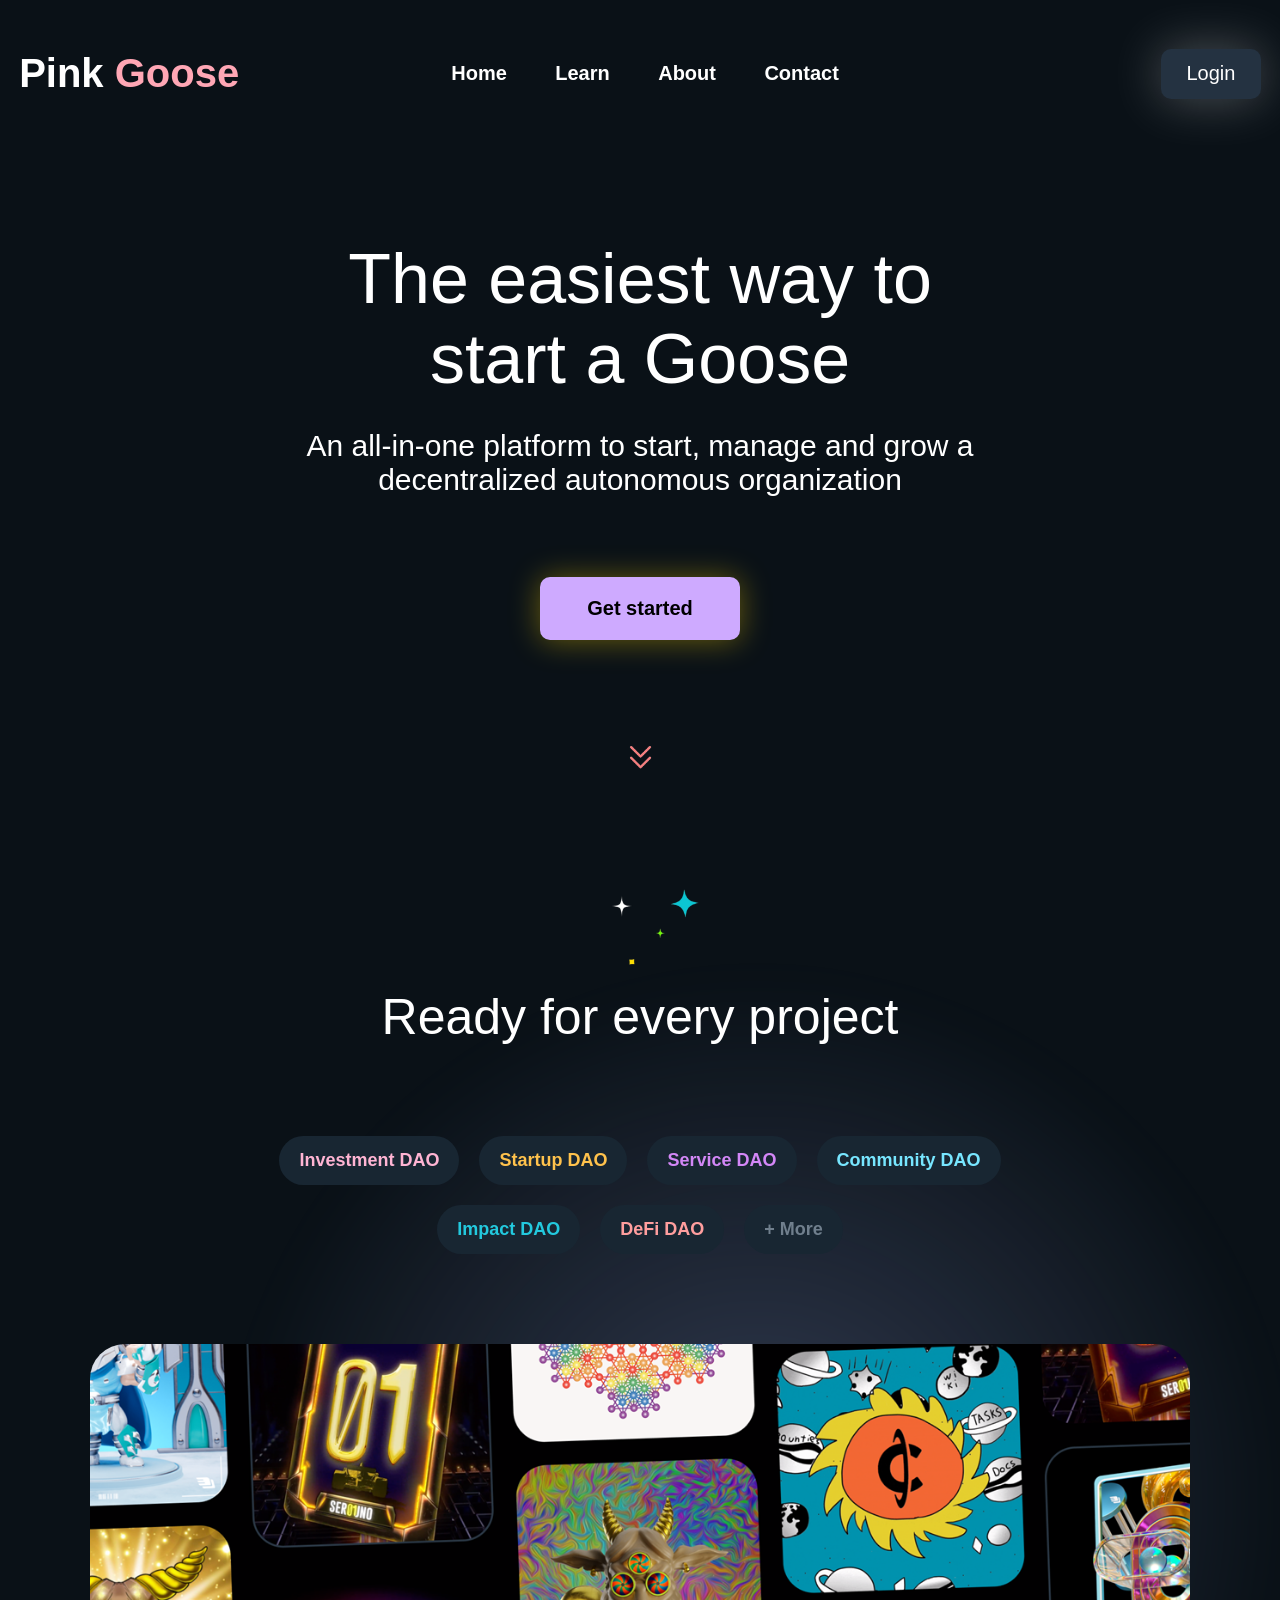
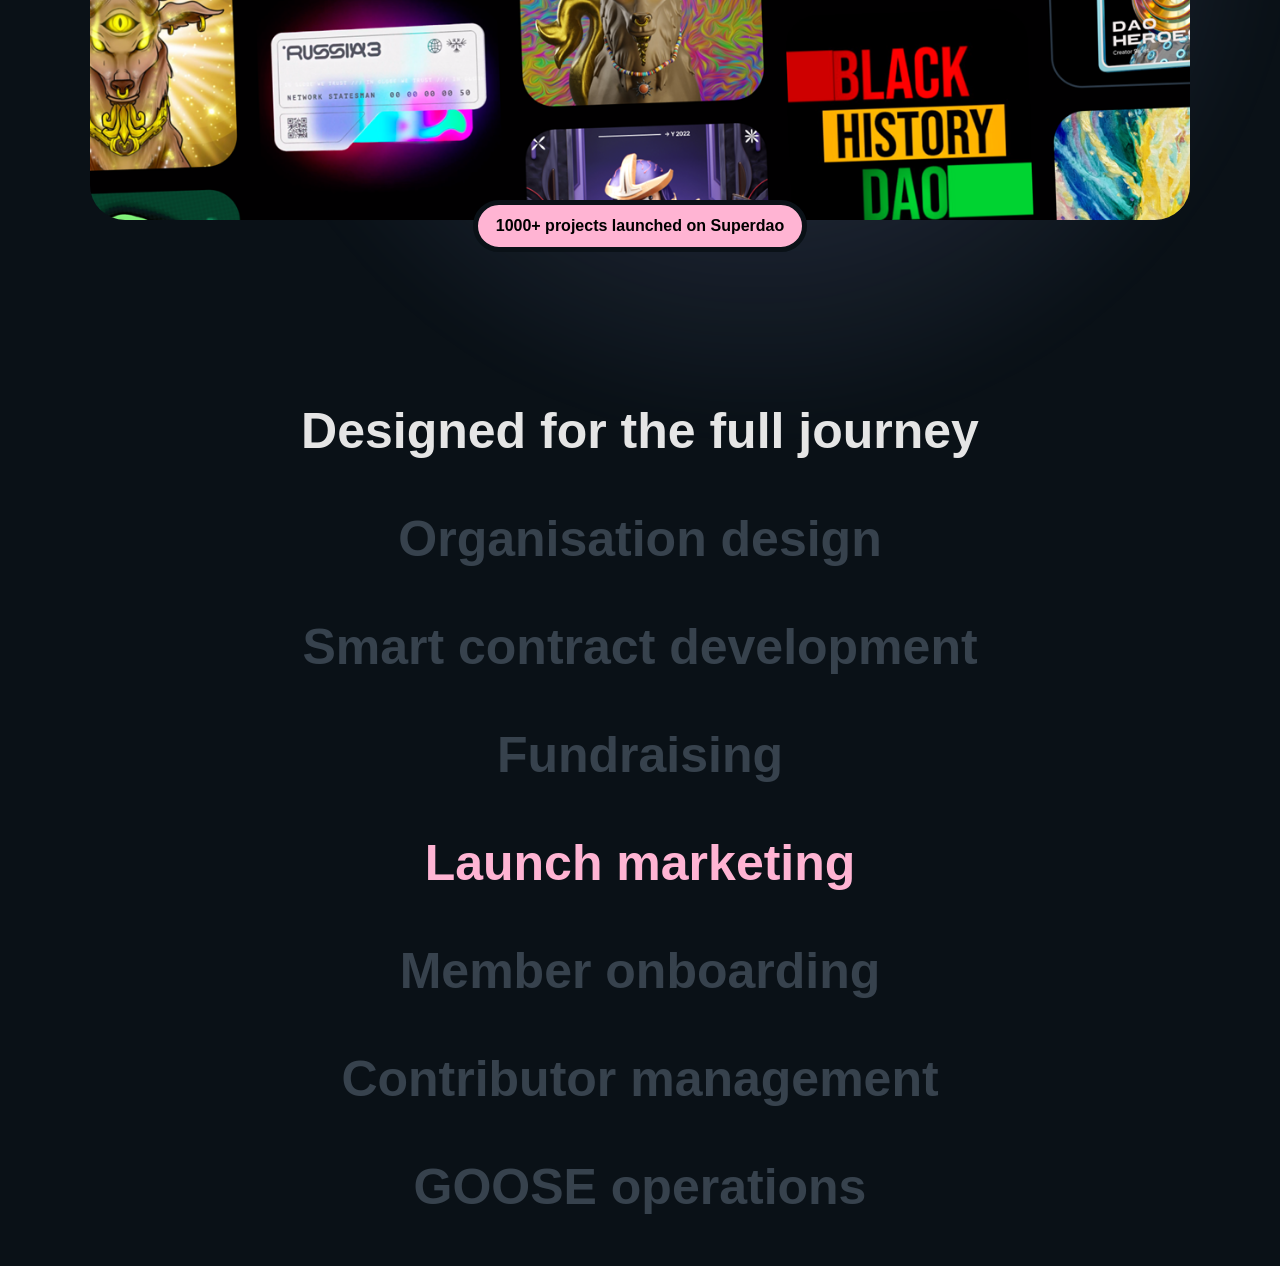
==== index.html @ b0992da8 "Add files via upload" ====
<!DOCTYPE html>
<html lang="en">
<head>
    <meta charset="UTF-8">
    <meta name="viewport" content="width=device-width, initial-scale=1.0">
    <title>PinkGoose</title>
    <link rel="stylesheet" href="style.css">
</head>
<body>
    <header>
        <nav class="nav-links">
            <h1 onclick="window.location.href='index.html'" class="h1-name"><span>Pink</span> <span class="goose-pink">Goose</span></h1>
                <div class="nav-buttons">
                    <button class="home-button" onclick="window.location.href='index.html'">Home</button>
                    <button class="learn-button" onclick="window.location.href='index.html'">Learn</button>
                    <button class="about-button" onclick="window.location.href='index.html'">About</button>
                    <button class="contact-button" onclick="window.location.href='index.html'">Contact</button>
                </div>
            <button class="login-button" onclick="window.location.href='index.html'">Login</button>
        </nav>
    </header>
    <main>
        <div class="hero">
            <h1 class="main-title-tekst">The easiest way to start a Goose</h1>
            <p class="hero-bio">An all-in-one platform to start, manage and grow a decentralized autonomous organization</p>
            <button class="get-started-button" onclick="window.location.href='index.html'">Get started</button>
        </div>
        <section>
            <section>
                <img class="arrows-img" src="double-down-arrows.png" alt="Arrows">
                <div class="stars-png">
                    <img class="stars-img" src="stars.png" alt="Stars">
                </div>
            </section>
            <section>
                <h1 class="h1-section1-text">Ready for every project</h1 >
                    <div class="labels">
                        <label class="label-invest">Investment DAO</label>
                        <label class="label-startup">Startup DAO</label>
                        <label class="label-service">Service DAO</label>
                        <label class="label-community">Community DAO</label>
                        <label class="label-impact">Impact DAO</label>
                        <label class="label-deFi">DeFi DAO</label>
                        <label class="label-more">+ More</label>
                    </div>
                    <div class="projects">
                        <img class="projects-img" src="projects img.png" alt="projects">
                        <label class="projects-superdoa">1000+ projects launched on Superdao</label>
                    </div>
                        <div class="backlight"></div>
                    <div class="the-journey">
                        <h1 class="designed-sentence">Designed for the full journey</h1>
                        <h1 class="organization-sentence">Organisation design</h1>
                        <h1 class="smart-sentence">Smart contract development</h1>
                        <h1 class="fundraising-sentence">Fundraising</h1>
                        <h1 class="launch-sentence">Launch marketing</h1>
                        <h1 class="member-sentence">Member onboarding</h1>
                        <h1 class="contributor-sentence">Contributor management</h1>
                        <h1 class="goose-sentence">GOOSE operations</h1>
                    </div>
            </section>
        </section>
    </main>
    <footer>

    </footer>
</body>
</html>
---- style.css ----
body {
    overflow-x: hidden;
    opacity: 0;
    background-color: #0A1117;
    animation: fadeIn 2s forwards;
}
@keyframes fadeIn {
    to {
        opacity: 1;
    }
}

.h1-name {
    color: white;
    margin-right: 200px;
    font-size: 40px;
}

.h1-name:hover {
    cursor: pointer;
}

.nav-links {
    display: flex;
    align-items: center;
    justify-content: center;
    background-color: #0A1117;
    padding: 10px;
    font-family: arial, helvetica, sans-serif;
}

.nav-buttons {
    margin-right: 200px;

}
.home-button {
    border: none;
    background-color: transparent;
    color: white;
    padding: 12px;
    font-weight: bold;
    border-radius: 10px;
    transition: transform 0.25s ease, background-color 0.25s ease, border-radius 0.25s ease;
    margin-right: 10px;
    font-size: 20px;
}

.home-button:hover {
    background-color: #3f4a55;
    color: white;
    cursor: pointer;
    border-radius: 10px;
    transform: scale(1.1);
}

.learn-button {
    border: none;
    background-color: transparent;
    color: white;
    padding: 12px;
    font-weight: bold;
    border-radius: 10px;
    transition: transform 0.2s ease, background-color 0.2s ease, border-radius 0.2s ease;
    margin-left: 10px;
    margin-right: 10px;
    font-size: 20px;
}

.learn-button:hover {
    background-color: #3f4a55;
    color: white;
    cursor: pointer;
    border-radius: 10px;
    transform: scale(1.1);
}

.about-button {
    border: none;
    background-color: transparent;
    color: white;
    padding: 12px;
    font-weight: bold;
    border-radius: 10px;
    transition: transform 0.2s ease, background-color 0.2s ease, border-radius 0.2s ease;
    margin-left: 10px;
    margin-right: 10px;
    font-size: 20px;
}

.about-button:hover {
    background-color: #3f4a55;
    color: white;
    cursor: pointer;
    border-radius: 10px;
    transform: scale(1.1);
}

.contact-button {
    border: none;
    background-color: transparent;
    color: white;
    padding: 12px;
    font-weight: bold;
    border-radius: 10px;
    transition: transform 0.2s ease, background-color 0.2s ease, border-radius 0.2s ease;
    margin-left: 10px;
    margin-right: 10px;
    font-size: 20px;
}

.contact-button:hover {
    background-color: #3f4a55;
    color: white;
    cursor: pointer;
    border-radius: 10px;
    transform: scale(1.1);
}

.login-button {
    border: none;
    background-color: #243241;
    color: white;
    padding: 8px;
    border-radius: 10px;
    width: 100px;
    height: 50px;
    margin-left: 100px;
    filter: drop-shadow(0px 0px 25px rgba(255, 255, 255, 0.284));
    transition: transform 0.25s ease, background-color 0.25s ease, border-radius 0.25s ease;
    font-size: 20px;
}

.login-button:hover {
    background-color: #3f4a55;
    color: white;
    cursor: pointer;
    border-radius: 10px;
    transform: scale(1.2);
    filter: drop-shadow(0px 0px 20px rgba(255, 255, 255, 0.525));
}

nav button:hover {
    background-color: #3f4a55;
    color: white;
    cursor: pointer;
    border-radius: 10px;
}

.main-title-tekst {
    display: flex;
    text-align: center;
    justify-content: center;
    font-family: Arial, Helvetica, sans-serif;
    margin-top: 100px;
    width: 600px;
    font-size: 70px;
    margin: 0 auto;
    margin-top: 100px;
    font-weight: normal;
    color: white;
}

.goose-pink {
    color:#ffa7b5
}

.hero-bio {
    display: flex;
    text-align: center;
    align-items: center;
    justify-content: center;
    color: white;
    font-size: 30px;
    width: 700px;
    margin: 0 auto;
    margin-top: 30px;
    font-family: Arial, Helvetica, sans-serif;
}

.get-started-button {
    display: flex;
    align-items: center;
    justify-content: center;
    margin: 80px auto;
    background-color: #CEAAFF;
    padding: 20px;
    border: none;
    border-radius: 10px;
    font-size: 20px;
    width: 200px;
    font-family: Arial, Helvetica, sans-serif;
    font-weight: bold;
    filter: drop-shadow(0px 1px 15px #ffd50062);
    transition: transform 0.25s ease, drop-shadow 0.25s ease, background-color 0.25s ease;
}

.get-started-button:hover {
    cursor: pointer;
    background-color: #dec7ff;
    transform: scale(1.1);
    filter: drop-shadow(0px 1px 15px #ffd50091);
    border-radius: 10px;
}

.arrows-img {
    display: flex;
    align-items: center;
    justify-content: center;
    margin: 80px auto;
    width: 75px;
    color: #F78787
}

.stars-img {
    display: flex;
    align-items: left;
    justify-content: center;
    margin: auto;
    width: 200px;
}

.h1-section1-text {
    color: white;
    font-family: Arial, Helvetica, sans-serif;
    display: flex;
    text-align: center;
    justify-content: center;
    font-weight: normal;
    margin-top: 0px;
    font-size: 50px;
}

.labels {
    display: flex;
    align-items: center;
    text-align: center;
    justify-content: center;
    margin: 80px auto;
    width: 800px;
    flex-wrap: wrap;
}

.label-invest {
    background-color:#182632;
    width: auto;
    padding-top: 14px;
    padding-bottom: 14px;
    padding-left: 20px;
    padding-right: 20px;
    border: none;
    border-radius: 100px;
    font-family: Arial, Helvetica, sans-serif;
    color: #FFB4D3;
    font-weight: bold;
    margin: 10px;
    transition: transform 0.2s ease, background-color 0.2s ease;
    font-size: 18px;
}

.label-invest:hover {
    background-color:#3f4a55;
    transform: scale(1.1);
}

.label-startup {
    background-color:#182632;
    width: auto;
    padding-top: 14px;
    padding-bottom: 14px;
    padding-left: 20px;
    padding-right: 20px;
    border: none;
    border-radius: 100px;
    font-family: Arial, Helvetica, sans-serif;
    color: #FFC24C;
    font-weight: bold;
    margin: 10px;
    transition: transform 0.2s ease, background-color 0.2s ease;
    font-size: 18px;
}

.label-startup:hover {
    background-color:#3f4a55;
    transform: scale(1.1);
}

.label-service {
    background-color:#182632;
    width: auto;
    padding-top: 14px;
    padding-bottom: 14px;
    padding-left: 20px;
    padding-right: 20px;
    border: none;
    border-radius: 100px;
    font-family: Arial, Helvetica, sans-serif;
    color: #D387F7;
    font-weight: bold;
    margin: 10px;
    transition: transform 0.2s ease, background-color 0.2s ease;
    font-size: 18px;
}

.label-service:hover {
    background-color:#3f4a55;
    transform: scale(1.1);
}

.label-community {
    background-color:#182632;
    width: auto;
    padding-top: 14px;
    padding-bottom: 14px;
    padding-left: 20px;
    padding-right: 20px;
    border: none;
    border-radius: 100px;
    font-family: Arial, Helvetica, sans-serif;
    color: #77E6FF;
    font-weight: bold;
    margin: 10px;
    transition: transform 0.2s ease, background-color 0.2s ease;
    font-size: 18px;
}

.label-community:hover {
    background-color:#3f4a55;
    transform: scale(1.1);
}

.label-impact {
    background-color:#182632;
    width: auto;
    padding-top: 14px;
    padding-bottom: 14px;
    padding-left: 20px;
    padding-right: 20px;
    border: none;
    border-radius: 100px;
    font-family: Arial, Helvetica, sans-serif;
    color: #23C9DE;
    font-weight: bold;
    margin: 10px;
    transition: transform 0.2s ease, background-color 0.2s ease;
    font-size: 18px;
}

.label-impact:hover {
    background-color:#3f4a55;
    transform: scale(1.1);
}

.label-deFi {
    background-color:#182632;
    width: auto;
    padding-top: 14px;
    padding-bottom: 14px;
    padding-left: 20px;
    padding-right: 20px;
    border: none;
    border-radius: 100px;
    font-family: Arial, Helvetica, sans-serif;
    color: #FF9E9E;
    font-weight: bold;
    margin: 10px;
    transition: transform 0.2s ease, background-color 0.2s ease;
    font-size: 18px;
}

.label-deFi:hover {
    background-color:#3f4a55;
    transform: scale(1.1);
}

.label-more {
    background-color:#182632;
    width: auto;
    padding-top: 14px;
    padding-bottom: 14px;
    padding-left: 20px;
    padding-right: 20px;
    border: none;
    border-radius: 100px;
    font-family: Arial, Helvetica, sans-serif;
    color: #707F8D;
    font-weight: bold;
    margin: 10px;
    transition: transform 0.2s ease, background-color 0.2s ease;
    font-size: 18px;
}

.label-more:hover {
    background-color:#3f4a55;
    transform: scale(1.1);
}

.projects-img {
    display: flex;
    align-items: center;
    justify-content: center;
    margin: 80px auto;
    border-radius: 35px;
    width: 1100px;
    position: relative;
    z-index: 1;
}

.projects {
    transition: transform 0.5s ease;
}

.projects:hover {
    transform: scale(1.122);
}

.projects-superdoa {
    background-color: #FFB4D3;
    border-radius: 100px;
    padding: 12px;
    font-family: Arial, Helvetica, sans-serif;
    font-weight: bold;
    border: 5px solid #0A1117;
    display: flex;
    align-items: center;
    justify-content: center;
    margin: auto;
    width: 300px;
    position: relative;
    z-index: 2;
    margin-top: -100px;
    transition: background-color 0.2s ease;
}

.projects-superdoa:hover {
    background-color: #fed2e4;
}

.backlight {
    position: relative;
    display: flex;
    align-items: center;
    justify-content: center;
    margin: auto;
    width: 1500px;
    height: 1500px;
    margin-top: -1100px;
    background: radial-gradient(
        circle,
        rgba(170, 184, 255, 0.25) 0%,
        rgba(170, 170, 255, 0) 50%
    );
    filter: blur(20px);
    pointer-events: none;
    z-index: -1;
}

.the-journey {
    margin-top: -300px;
}

.designed-sentence {
    display: flex;
    align-items: center;
    justify-content: center;
    margin: auto;
    margin: 50px;
    font-size: 50px;
    font-family: Arial, Helvetica, sans-serif;
    color: #E5E5E5;
}

.organization-sentence {
    display: flex;
    align-items: center;
    justify-content: center;
    margin: auto;
    margin: 50px;
    font-size: 50px;
    font-family: Arial, Helvetica, sans-serif;
    color: #37424D;
    transition: color 0.1s ease;
}

.organization-sentence:hover {
    color: #ffffff;
}

.smart-sentence {
    display: flex;
    align-items: center;
    justify-content: center;
    margin: auto;
    margin: 50px;
    font-size: 50px;
    font-family: Arial, Helvetica, sans-serif;
    color: #37424D;
    transition: color 0.1s ease;
}

.smart-sentence:hover {
    color: #ffffff;
}

.fundraising-sentence {
    display: flex;
    align-items: center;
    justify-content: center;
    margin: auto;
    margin: 50px;
    font-size: 50px;
    font-family: Arial, Helvetica, sans-serif;
    color: #37424D;
    transition: color 0.1s ease;
}

.fundraising-sentence:hover {
    color: #ffffff;
}

.launch-sentence {
    display: flex;
    align-items: center;
    justify-content: center;
    margin: auto;
    margin: 50px;
    font-size: 50px;
    font-family: Arial, Helvetica, sans-serif;
    color: #FFB4D3;
}

.member-sentence {
    display: flex;
    align-items: center;
    justify-content: center;
    margin: auto;
    margin: 50px;
    font-size: 50px;
    font-family: Arial, Helvetica, sans-serif;
    color: #37424D;
    transition: color 0.1s ease;
}

.member-sentence:hover {
    color: #ffffff;
}

.contributor-sentence {
    display: flex;
    align-items: center;
    justify-content: center;
    margin: auto;
    margin: 50px;
    font-size: 50px;
    font-family: Arial, Helvetica, sans-serif;
    color: #37424D;
    transition: color 0.1s ease;
}

.contributor-sentence:hover {
    color: #ffffff;
}

.goose-sentence {
    display: flex;
    align-items: center;
    justify-content: center;
    margin: auto;
    margin: 50px;
    font-size: 50px;
    font-family: Arial, Helvetica, sans-serif;
    color: #37424D; 
    transition: color 0.1s ease;
}

.goose-sentence:hover {
    color: #ffffff;
}
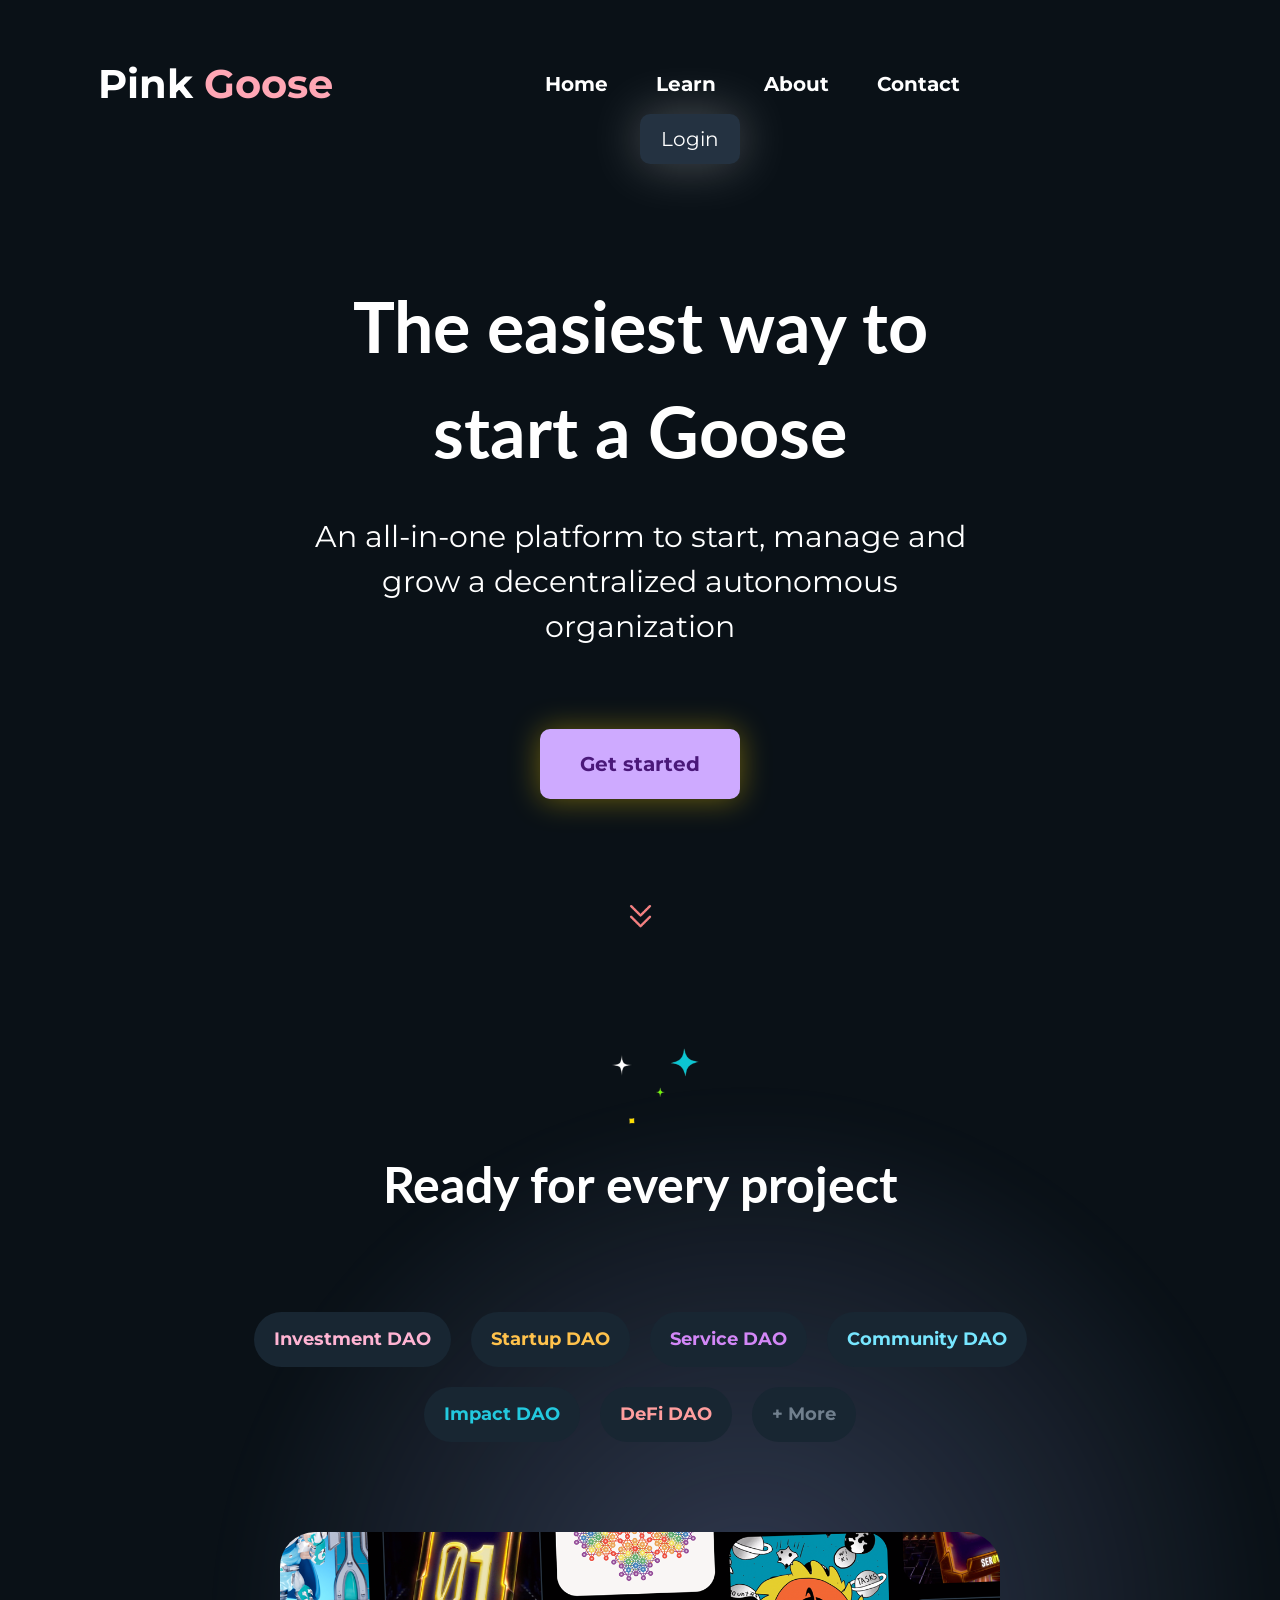
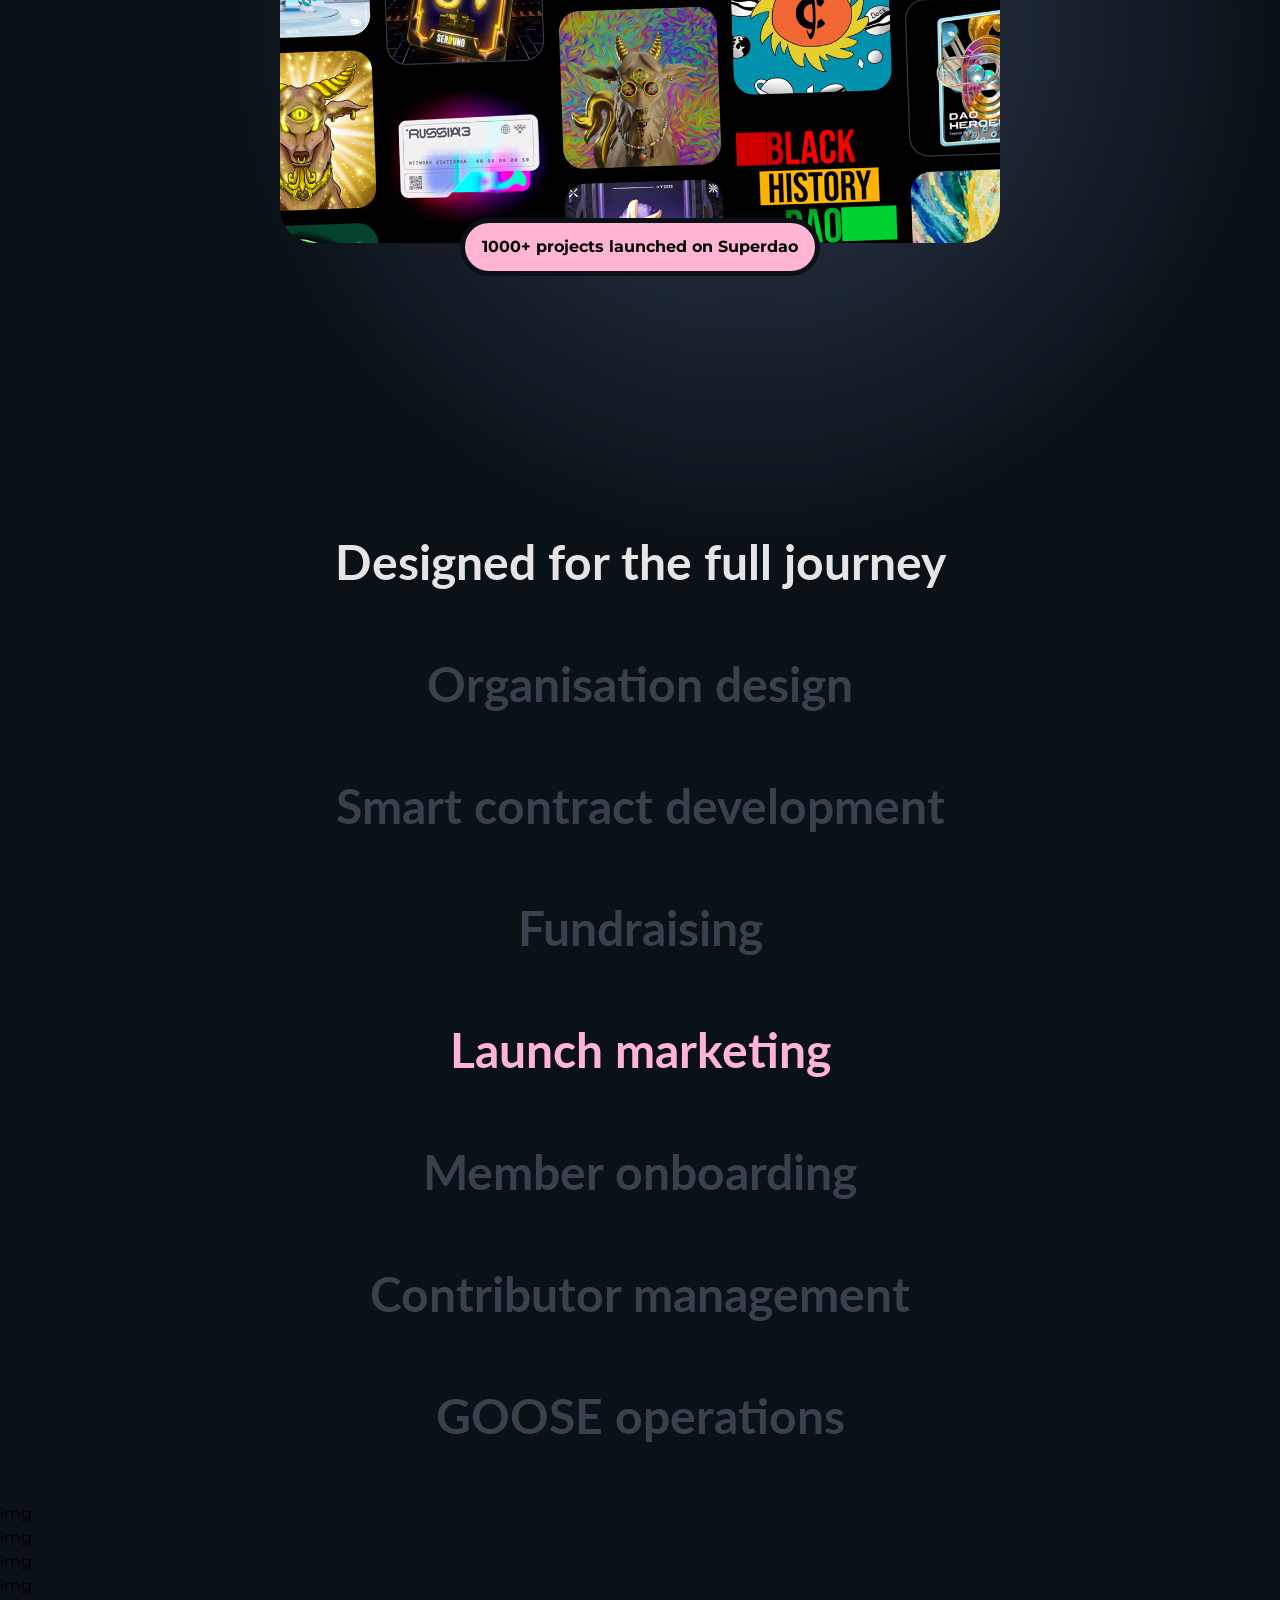
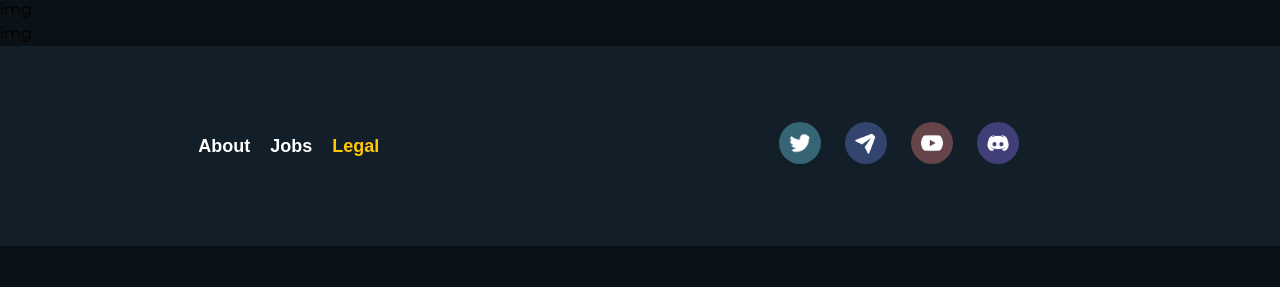
==== commit 54b63ec8: "Add files via upload" ====
--- a/index.html
+++ b/index.html
@@ -5,64 +5,90 @@
     <meta name="viewport" content="width=device-width, initial-scale=1.0">
     <title>PinkGoose</title>
     <link rel="stylesheet" href="style.css">
+    <link rel="shortcut icon" href="assets/favicon.ico" type="image/x-icon">
+    <link rel="preconnect" href="https://fonts.googleapis.com">
+    <link rel="preconnect" href="https://fonts.gstatic.com" crossorigin>
+    <link href="https://fonts.googleapis.com/css2?family=Lato:ital,wght@0,100;0,300;0,400;0,700;0,900;1,100;1,300;1,400;1,700;1,900&family=Montserrat:ital,wght@0,100..900;1,100..900&display=swap" rel="stylesheet">
 </head>
 <body>
-    <header>
-        <nav class="nav-links">
-            <h1 onclick="window.location.href='index.html'" class="h1-name"><span>Pink</span> <span class="goose-pink">Goose</span></h1>
-                <div class="nav-buttons">
-                    <button class="home-button" onclick="window.location.href='index.html'">Home</button>
-                    <button class="learn-button" onclick="window.location.href='index.html'">Learn</button>
-                    <button class="about-button" onclick="window.location.href='index.html'">About</button>
-                    <button class="contact-button" onclick="window.location.href='index.html'">Contact</button>
-                </div>
-            <button class="login-button" onclick="window.location.href='index.html'">Login</button>
-        </nav>
-    </header>
-    <main>
-        <div class="hero">
-            <h1 class="main-title-tekst">The easiest way to start a Goose</h1>
-            <p class="hero-bio">An all-in-one platform to start, manage and grow a decentralized autonomous organization</p>
-            <button class="get-started-button" onclick="window.location.href='index.html'">Get started</button>
-        </div>
-        <section>
+    <container id="top" class=" page-margins">
+        <header>
+            <nav class="nav-links">
+                <a href="index.html" class="h1-name">Pink <span class="goose-pink">Goose</span></a>
+                    <div class="nav-buttons">
+                        <a class="home-button" href="">Home</a>
+                        <a class="learn-button" href="">Learn</a>
+                        <a class="about-button" href="">About</a>
+                        <a class="contact-button" href="">Contact</a>
+                    </div>
+                <a class="login-button" href="">Login</a>
+            </nav>
+        </header>
+        <main>
+            <div class="hero">
+                <h1 class="main-title-tekst">The easiest way to start a Goose</h1>
+                <p class="hero-bio">An all-in-one platform to start, manage and grow a decentralized autonomous organization</p>
+                <a class="get-started-button" href="">Get started</a>
+            </div>
             <section>
-                <img class="arrows-img" src="double-down-arrows.png" alt="Arrows">
-                <div class="stars-png">
-                    <img class="stars-img" src="stars.png" alt="Stars">
+                <img class="arrows-img" src="assets/double-down-arrows.png">
+                <img class="stars-img" src="assets/stars.png">
+            </section>
+            <section id="about">
+                <h1 class="h1-section1-text">Ready for every project</h1 >
+                <div class="labels">
+                    <label class="label-invest">Investment DAO</label>
+                    <label class="label-startup">Startup DAO</label>
+                    <label class="label-service">Service DAO</label>
+                    <label class="label-community">Community DAO</label>
+                    <label class="label-impact">Impact DAO</label>
+                    <label class="label-deFi">DeFi DAO</label>
+                    <label class="label-more">+ More</label>
                 </div>
             </section>
             <section>
-                <h1 class="h1-section1-text">Ready for every project</h1 >
-                    <div class="labels">
-                        <label class="label-invest">Investment DAO</label>
-                        <label class="label-startup">Startup DAO</label>
-                        <label class="label-service">Service DAO</label>
-                        <label class="label-community">Community DAO</label>
-                        <label class="label-impact">Impact DAO</label>
-                        <label class="label-deFi">DeFi DAO</label>
-                        <label class="label-more">+ More</label>
-                    </div>
-                    <div class="projects">
-                        <img class="projects-img" src="projects img.png" alt="projects">
-                        <label class="projects-superdoa">1000+ projects launched on Superdao</label>
-                    </div>
-                        <div class="backlight"></div>
-                    <div class="the-journey">
-                        <h1 class="designed-sentence">Designed for the full journey</h1>
-                        <h1 class="organization-sentence">Organisation design</h1>
-                        <h1 class="smart-sentence">Smart contract development</h1>
-                        <h1 class="fundraising-sentence">Fundraising</h1>
-                        <h1 class="launch-sentence">Launch marketing</h1>
-                        <h1 class="member-sentence">Member onboarding</h1>
-                        <h1 class="contributor-sentence">Contributor management</h1>
-                        <h1 class="goose-sentence">GOOSE operations</h1>
-                    </div>
+                <div class="projects">
+                    <img class="projects-img" src="assets/projects img.png">
+                    <label class="projects-superdoa">1000+ projects launched on Superdao</label>
+                </div>
+                    <div class="backlight"></div>
+                <section class="the-journey">
+                    <p class="designed-sentence">Designed for the full journey</p>
+                    <p class="organization-sentence">Organisation design</p>
+                    <p class="smart-sentence">Smart contract development</p>
+                    <p  class="fundraising-sentence">Fundraising</p>
+                    <p class="launch-sentence">Launch marketing</p>
+                    <p class="member-sentence">Member onboarding</p>
+                    <p class="contributor-sentence">Contributor management</p>
+                    <p class="goose-sentence">GOOSE operations</p>
+                </section>
             </section>
-        </section>
-    </main>
-    <footer>
-
-    </footer>
+            <section>
+                <div class="blocks">
+                    <div class="block1">img</div>
+                    <div class="block2">img</div>
+                    <div class="block3">img</div>
+                    <div class="block4">img</div>
+                    <div class="block5">img</div>
+                    <div class="block6">img</div>
+                </div>
+            </section>
+        </main>
+        <footer>
+            <div class="footer-box">
+                <nav class="nav-buttons-ft">
+                    <button class="about-button-ft">About</button>
+                    <button class="jobs-button-ft">Jobs</button>
+                    <button class="legal-button-ft">Legal</button>
+                </nav>
+                <div class="socials">
+                    <a class="x-img all-social-icons"> <img src="assets/twitter-outline.png"></a>
+                    <a class="msg-img all-social-icons"> <img src="assets/message-outline.webp"></a>
+                    <a class="yt-img all-social-icons"> <img src="assets/youtube-outline.webp"></a>
+                    <a class="dc-img all-social-icons"> <img src="assets/discord-outline.webp"></a>
+                </div>
+            </div>
+        </footer>
+    </container>
 </body>
 </html>
--- a/style.css
+++ b/style.css
@@ -1,7 +1,18 @@
+* { box-sizing: border-box; }
+html { scroll-behavior: smooth; }
+body {
+    line-height: 1.5;
+    -webkit-font-smoothing: antialiased;
+    margin: 0;
+    padding: 0;
+    box-sizing: border-box;
+}
+
 body {
     overflow-x: hidden;
     opacity: 0;
     background-color: #0A1117;
+    font-family: "Montserrat", Arial;
     animation: fadeIn 2s forwards;
 }
 @keyframes fadeIn {
@@ -10,10 +21,21 @@
     }
 }
 
+.page-margins {
+    max-width: 1200px;
+    width: 100%;
+    margin: 0 auto;
+    padding: 20px;
+    box-sizing: border-box;
+    overflow: hidden;
+}
+
 .h1-name {
     color: white;
     margin-right: 200px;
     font-size: 40px;
+    text-decoration: none;
+    font-weight: bold;
 }
 
 .h1-name:hover {
@@ -22,17 +44,18 @@
 
 .nav-links {
     display: flex;
+    flex-wrap: wrap;
     align-items: center;
     justify-content: center;
     background-color: #0A1117;
     padding: 10px;
-    font-family: arial, helvetica, sans-serif;
+    margin-top: 20px;
 }
 
 .nav-buttons {
     margin-right: 200px;
-
-}
+}
+
 .home-button {
     border: none;
     background-color: transparent;
@@ -43,6 +66,8 @@
     transition: transform 0.25s ease, background-color 0.25s ease, border-radius 0.25s ease;
     margin-right: 10px;
     font-size: 20px;
+    text-decoration: none;
+    display: inline-block;
 }
 
 .home-button:hover {
@@ -64,6 +89,8 @@
     margin-left: 10px;
     margin-right: 10px;
     font-size: 20px;
+    text-decoration: none;
+    display: inline-block;
 }
 
 .learn-button:hover {
@@ -85,6 +112,8 @@
     margin-left: 10px;
     margin-right: 10px;
     font-size: 20px;
+    text-decoration: none;
+    display: inline-block;
 }
 
 .about-button:hover {
@@ -106,6 +135,8 @@
     margin-left: 10px;
     margin-right: 10px;
     font-size: 20px;
+    text-decoration: none;
+    display: inline-block;
 }
 
 .contact-button:hover {
@@ -128,6 +159,9 @@
     filter: drop-shadow(0px 0px 25px rgba(255, 255, 255, 0.284));
     transition: transform 0.25s ease, background-color 0.25s ease, border-radius 0.25s ease;
     font-size: 20px;
+    text-decoration: none;
+    display: grid;
+    place-items: center;
 }
 
 .login-button:hover {
@@ -150,13 +184,11 @@
     display: flex;
     text-align: center;
     justify-content: center;
-    font-family: Arial, Helvetica, sans-serif;
-    margin-top: 100px;
-    width: 600px;
+    font-family: "Lato", Arial;
+    max-width: 600px;
     font-size: 70px;
     margin: 0 auto;
     margin-top: 100px;
-    font-weight: normal;
     color: white;
 }
 
@@ -171,10 +203,9 @@
     justify-content: center;
     color: white;
     font-size: 30px;
-    width: 700px;
+    max-width: 700px;
     margin: 0 auto;
     margin-top: 30px;
-    font-family: Arial, Helvetica, sans-serif;
 }
 
 .get-started-button {
@@ -188,10 +219,11 @@
     border-radius: 10px;
     font-size: 20px;
     width: 200px;
-    font-family: Arial, Helvetica, sans-serif;
     font-weight: bold;
     filter: drop-shadow(0px 1px 15px #ffd50062);
     transition: transform 0.25s ease, drop-shadow 0.25s ease, background-color 0.25s ease;
+    text-decoration: none;
+    color: rgb(74, 24, 121);
 }
 
 .get-started-button:hover {
@@ -221,11 +253,11 @@
 
 .h1-section1-text {
     color: white;
-    font-family: Arial, Helvetica, sans-serif;
+    font-family: "Lato", Arial;
     display: flex;
     text-align: center;
     justify-content: center;
-    font-weight: normal;
+    font-weight: bold;
     margin-top: 0px;
     font-size: 50px;
 }
@@ -236,7 +268,7 @@
     text-align: center;
     justify-content: center;
     margin: 80px auto;
-    width: 800px;
+    max-width: 800px;
     flex-wrap: wrap;
 }
 
@@ -249,7 +281,6 @@
     padding-right: 20px;
     border: none;
     border-radius: 100px;
-    font-family: Arial, Helvetica, sans-serif;
     color: #FFB4D3;
     font-weight: bold;
     margin: 10px;
@@ -271,7 +302,6 @@
     padding-right: 20px;
     border: none;
     border-radius: 100px;
-    font-family: Arial, Helvetica, sans-serif;
     color: #FFC24C;
     font-weight: bold;
     margin: 10px;
@@ -293,7 +323,6 @@
     padding-right: 20px;
     border: none;
     border-radius: 100px;
-    font-family: Arial, Helvetica, sans-serif;
     color: #D387F7;
     font-weight: bold;
     margin: 10px;
@@ -315,7 +344,6 @@
     padding-right: 20px;
     border: none;
     border-radius: 100px;
-    font-family: Arial, Helvetica, sans-serif;
     color: #77E6FF;
     font-weight: bold;
     margin: 10px;
@@ -337,7 +365,6 @@
     padding-right: 20px;
     border: none;
     border-radius: 100px;
-    font-family: Arial, Helvetica, sans-serif;
     color: #23C9DE;
     font-weight: bold;
     margin: 10px;
@@ -359,7 +386,6 @@
     padding-right: 20px;
     border: none;
     border-radius: 100px;
-    font-family: Arial, Helvetica, sans-serif;
     color: #FF9E9E;
     font-weight: bold;
     margin: 10px;
@@ -381,7 +407,6 @@
     padding-right: 20px;
     border: none;
     border-radius: 100px;
-    font-family: Arial, Helvetica, sans-serif;
     color: #707F8D;
     font-weight: bold;
     margin: 10px;
@@ -395,39 +420,38 @@
 }
 
 .projects-img {
-    display: flex;
-    align-items: center;
-    justify-content: center;
+    display: block;
     margin: 80px auto;
     border-radius: 35px;
-    width: 1100px;
+    max-width: 80%;
     position: relative;
     z-index: 1;
 }
 
 .projects {
-    transition: transform 0.5s ease;
+    width: min(900px, 100%);
+    margin: 0 auto;
+    transition: transform 0.8s ease;
 }
 
 .projects:hover {
-    transform: scale(1.122);
+    transform: scale(1.15);
 }
 
 .projects-superdoa {
     background-color: #FFB4D3;
     border-radius: 100px;
     padding: 12px;
-    font-family: Arial, Helvetica, sans-serif;
     font-weight: bold;
     border: 5px solid #0A1117;
     display: flex;
     align-items: center;
     justify-content: center;
     margin: auto;
-    width: 300px;
+    max-width: 360px;
     position: relative;
     z-index: 2;
-    margin-top: -100px;
+    margin-top: -105px;
     transition: background-color 0.2s ease;
 }
 
@@ -436,14 +460,14 @@
 }
 
 .backlight {
-    position: relative;
+    position:sticky;
     display: flex;
     align-items: center;
     justify-content: center;
     margin: auto;
     width: 1500px;
     height: 1500px;
-    margin-top: -1100px;
+    margin-top: -1000px;
     background: radial-gradient(
         circle,
         rgba(170, 184, 255, 0.25) 0%,
@@ -456,6 +480,9 @@
 
 .the-journey {
     margin-top: -300px;
+    font-family: "Lato", Arial;
+    font-weight: bold;
+    font-size: 300%;
 }
 
 .designed-sentence {
@@ -463,20 +490,16 @@
     align-items: center;
     justify-content: center;
     margin: auto;
+    margin-top: 50px;
+    color: #E5E5E5;
+}
+
+.organization-sentence {
+    display: flex;
+    align-items: center;
+    justify-content: center;
+    margin: auto;
     margin: 50px;
-    font-size: 50px;
-    font-family: Arial, Helvetica, sans-serif;
-    color: #E5E5E5;
-}
-
-.organization-sentence {
-    display: flex;
-    align-items: center;
-    justify-content: center;
-    margin: auto;
-    margin: 50px;
-    font-size: 50px;
-    font-family: Arial, Helvetica, sans-serif;
     color: #37424D;
     transition: color 0.1s ease;
 }
@@ -491,8 +514,6 @@
     justify-content: center;
     margin: auto;
     margin: 50px;
-    font-size: 50px;
-    font-family: Arial, Helvetica, sans-serif;
     color: #37424D;
     transition: color 0.1s ease;
 }
@@ -507,8 +528,6 @@
     justify-content: center;
     margin: auto;
     margin: 50px;
-    font-size: 50px;
-    font-family: Arial, Helvetica, sans-serif;
     color: #37424D;
     transition: color 0.1s ease;
 }
@@ -523,8 +542,6 @@
     justify-content: center;
     margin: auto;
     margin: 50px;
-    font-size: 50px;
-    font-family: Arial, Helvetica, sans-serif;
     color: #FFB4D3;
 }
 
@@ -534,8 +551,6 @@
     justify-content: center;
     margin: auto;
     margin: 50px;
-    font-size: 50px;
-    font-family: Arial, Helvetica, sans-serif;
     color: #37424D;
     transition: color 0.1s ease;
 }
@@ -550,8 +565,6 @@
     justify-content: center;
     margin: auto;
     margin: 50px;
-    font-size: 50px;
-    font-family: Arial, Helvetica, sans-serif;
     color: #37424D;
     transition: color 0.1s ease;
 }
@@ -566,12 +579,76 @@
     justify-content: center;
     margin: auto;
     margin: 50px;
-    font-size: 50px;
-    font-family: Arial, Helvetica, sans-serif;
     color: #37424D; 
     transition: color 0.1s ease;
 }
 
 .goose-sentence:hover {
     color: #ffffff;
+}
+
+.footer-box {
+    background-color: #121E28;
+    height: 200px;
+    display: flex;
+    justify-content: space-around;
+    align-items: center;
+    padding: 30px;
+    margin-bottom: 0;
+}
+
+.about-button-ft {
+    border: none;
+    background-color: transparent;
+    color: white;
+    font-weight: bold;
+    font-size: large;
+    padding: 8px;
+}
+
+.jobs-button-ft {
+    border: none;
+    background-color: transparent;
+    color: white;
+    font-weight: bold;
+    font-size: large;
+    padding: 8px;
+}
+
+.legal-button-ft {
+    border: none;
+    background-color: transparent;
+    color: #FFC803;
+    font-weight: bold;
+    font-size: large;
+    padding: 8px;
+}
+
+.socials {
+    margin: 5%;
+}
+
+.all-social-icons img {
+    border-radius: 50%;
+    padding: 10px;
+    margin: 10px;
+    width: 42px;
+    height: 42px;
+}
+
+.x-img img {
+    background-color: #77e6ff5b;
+    ;
+}
+
+.msg-img img {
+    background-color: #7795ff54;
+}
+
+.yt-img img {
+    background-color: #f787875d;
+}
+
+.dc-img img {
+    background-color: #9277ff5e;
 }
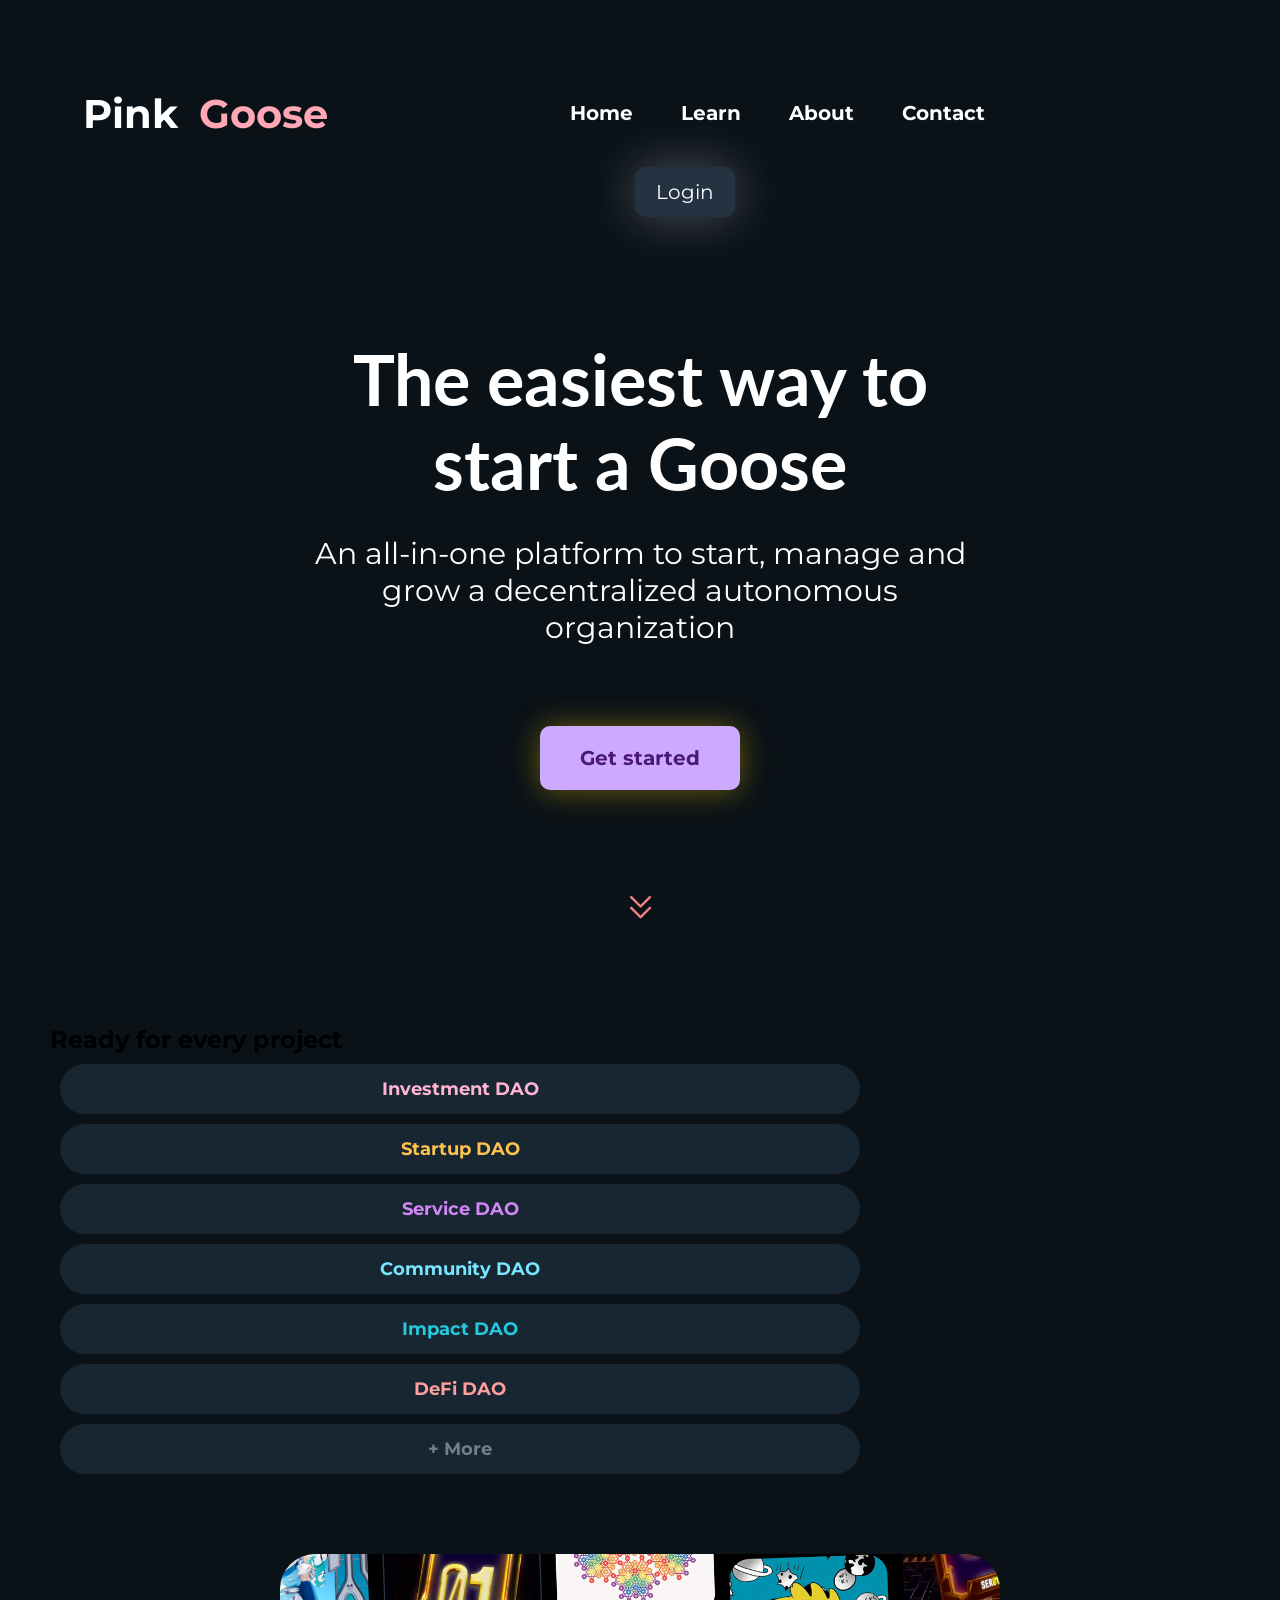
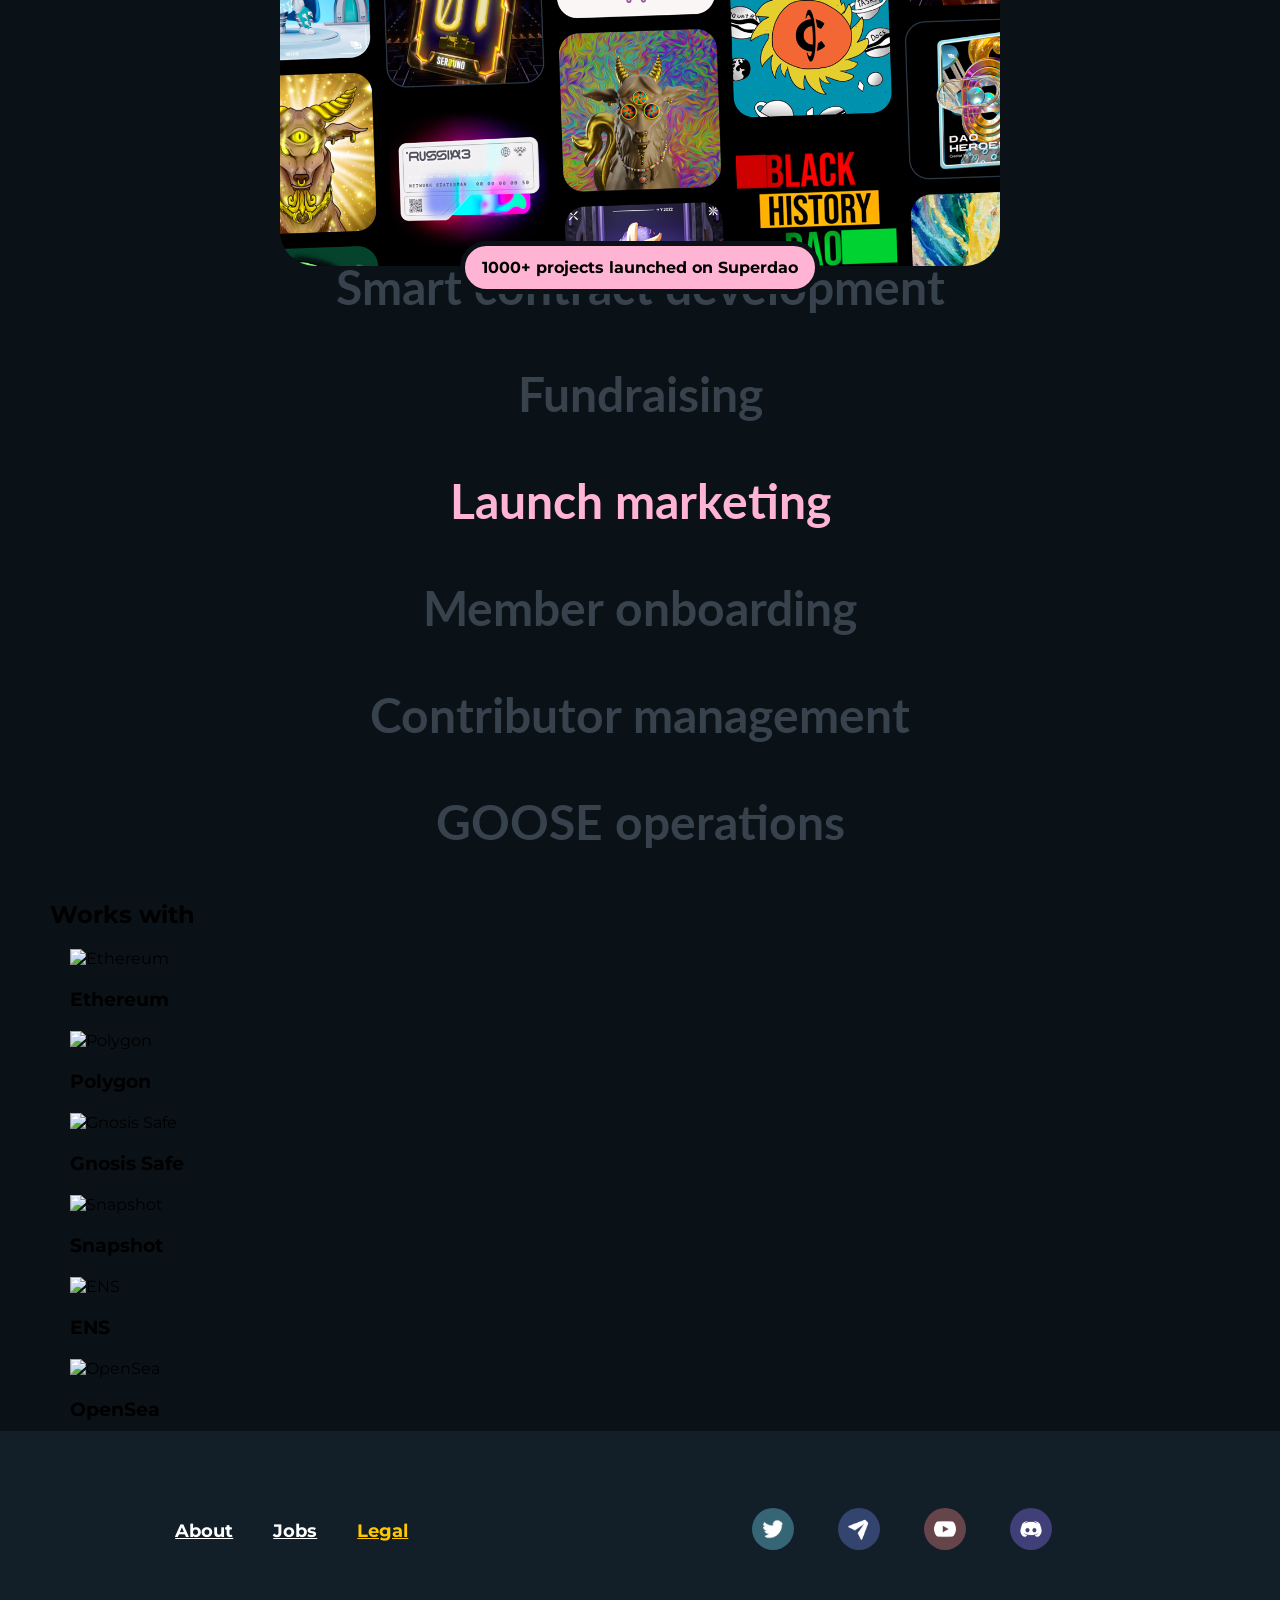
==== commit 17a113ed: "Refactor index.html for improved structure and semantics Updated the HTML structure and fixed variou" ====
--- a/index.html
+++ b/index.html
@@ -14,12 +14,12 @@
     <container id="top" class=" page-margins">
         <header>
             <nav class="nav-links">
-                <a href="index.html" class="h1-name">Pink <span class="goose-pink">Goose</span></a>
+                <a href="" class="h1-name">Pink <span class="goose-pink">Goose</span></a>
                     <div class="nav-buttons">
                         <a class="home-button" href="">Home</a>
                         <a class="learn-button" href="">Learn</a>
                         <a class="about-button" href="">About</a>
-                        <a class="contact-button" href="">Contact</a>
+                        <a class="contact-button" href="">Contact</a>   
                     </div>
                 <a class="login-button" href="">Login</a>
             </nav>
@@ -32,18 +32,17 @@
             </div>
             <section>
                 <img class="arrows-img" src="assets/double-down-arrows.png">
-                <img class="stars-img" src="assets/stars.png">
             </section>
             <section id="about">
-                <h1 class="h1-section1-text">Ready for every project</h1 >
-                <div class="labels">
-                    <label class="label-invest">Investment DAO</label>
-                    <label class="label-startup">Startup DAO</label>
-                    <label class="label-service">Service DAO</label>
-                    <label class="label-community">Community DAO</label>
-                    <label class="label-impact">Impact DAO</label>
-                    <label class="label-deFi">DeFi DAO</label>
-                    <label class="label-more">+ More</label>
+                <h2 class="h2-section1-text">Ready for every project</h2 >
+                <div class="DAO-labels-container">
+                    <label class="label-invest labels">Investment DAO</label>
+                    <label class="label-startup labels">Startup DAO</label>
+                    <label class="label-service labels">Service DAO</label>
+                    <label class="label-community labels">Community DAO</label>
+                    <label class="label-impact labels">Impact DAO</label>
+                    <label class="label-deFi labels">DeFi DAO</label>
+                    <label class="label-more labels">+ More</label>
                 </div>
             </section>
             <section>
@@ -51,44 +50,64 @@
                     <img class="projects-img" src="assets/projects img.png">
                     <label class="projects-superdoa">1000+ projects launched on Superdao</label>
                 </div>
-                    <div class="backlight"></div>
+                    <div class="backlight-superdoa"></div>
                 <section class="the-journey">
-                    <p class="designed-sentence">Designed for the full journey</p>
-                    <p class="organization-sentence">Organisation design</p>
-                    <p class="smart-sentence">Smart contract development</p>
-                    <p  class="fundraising-sentence">Fundraising</p>
-                    <p class="launch-sentence">Launch marketing</p>
-                    <p class="member-sentence">Member onboarding</p>
-                    <p class="contributor-sentence">Contributor management</p>
-                    <p class="goose-sentence">GOOSE operations</p>
+                    <p class="designed-sentence sentences">Designed for the full journey</p>
+                    <p class="organization-sentence sentences">Organisation design</p>
+                    <p class="smart-sentence sentences">Smart contract development</p>
+                    <p  class="fundraising-sentence sentences">Fundraising</p>
+                    <p class="launch-sentence sentences">Launch marketing</p>
+                    <p class="member-sentence sentences">Member onboarding</p>
+                    <p class="contributor-sentence sentences">Contributor management</p>
+                    <p class="goose-sentence sentences">GOOSE operations</p>
                 </section>
             </section>
             <section>
+                <h2 class="works-with">Works with</h2>
+                <div class="backlight-blocks"></div>
                 <div class="blocks">
-                    <div class="block1">img</div>
-                    <div class="block2">img</div>
-                    <div class="block3">img</div>
-                    <div class="block4">img</div>
-                    <div class="block5">img</div>
-                    <div class="block6">img</div>
+                    <div class="block-item">
+                        <img class="block" src="assets/Icon_ethereum.png" alt="Ethereum">
+                        <h3 class="block-label">Ethereum</h3>
+                    </div>
+                    <div class="block-item">
+                        <img class="block" src="assets/Icon_polygon.png" alt="Polygon">
+                        <h3 class="block-label">Polygon</h3>
+                    </div>
+                    <div class="block-item">
+                        <img class="block" src="assets/Frame 5608.png" alt="Gnosis Safe">
+                        <h3 class="block-label">Gnosis Safe</h3>
+                    </div>
+                    <div class="block-item">
+                        <img class="block" src="assets/Frame 2091.png" alt="Snapshot">
+                        <h3 class="block-label">Snapshot</h3>
+                    </div>
+                    <div class="block-item">
+                        <img class="block" src="assets/Avatar.png" alt="ENS">
+                        <h3 class="block-label">ENS</h3>
+                    </div>
+                    <div class="block-item">
+                        <img class="block" src="assets/icon_opensea.png" alt="OpenSea">
+                        <h3 class="block-label">OpenSea</h3>
+                    </div>
                 </div>
             </section>
         </main>
         <footer>
             <div class="footer-box">
                 <nav class="nav-buttons-ft">
-                    <button class="about-button-ft">About</button>
-                    <button class="jobs-button-ft">Jobs</button>
-                    <button class="legal-button-ft">Legal</button>
+                    <a class="about-button-ft footer-button" href="">About</a>
+                    <a class="jobs-button-ft footer-button" href="">Jobs</a>
+                    <a class="legal-button-ft footer-button" href="">Legal</a>
                 </nav>
                 <div class="socials">
-                    <a class="x-img all-social-icons"> <img src="assets/twitter-outline.png"></a>
-                    <a class="msg-img all-social-icons"> <img src="assets/message-outline.webp"></a>
-                    <a class="yt-img all-social-icons"> <img src="assets/youtube-outline.webp"></a>
-                    <a class="dc-img all-social-icons"> <img src="assets/discord-outline.webp"></a>
+                    <a class="x-img all-social-icons" href="https://x.com/"> <img src="assets/twitter-outline.png" alt="twitter icon"></a> 
+                    <a class="msg-img all-social-icons" href="https://web.whatsapp.com/"> <img src="assets/message-outline.webp" alt="messages icon"></a>
+                    <a class="yt-img all-social-icons" href="https://www.youtube.com/"> <img src="assets/youtube-outline.webp" alt="youtube icon"></a>
+                    <a class="dc-img all-social-icons" href="https://discord.com/channels/@me"> <img src="assets/discord-outline.webp" alt="discord icon"></a>
                 </div>
             </div>
         </footer>
     </container>
 </body>
-</html>+</html>
--- a/style.css
+++ b/style.css
@@ -1,9 +1,6 @@
-* { box-sizing: border-box; }
-html { scroll-behavior: smooth; }
-body {
-    line-height: 1.5;
-    -webkit-font-smoothing: antialiased;
-    margin: 0;
+* {
+    margin: 10px;
+    margin-top: 10px;
     padding: 0;
     box-sizing: border-box;
 }
@@ -594,7 +591,9 @@
     justify-content: space-around;
     align-items: center;
     padding: 30px;
-    margin-bottom: 0;
+    margin-bottom: -50px;
+    margin-left: -30px;
+    margin-right: -30px;
 }
 
 .about-button-ft {
@@ -651,4 +650,4 @@
 
 .dc-img img {
     background-color: #9277ff5e;
-}+}
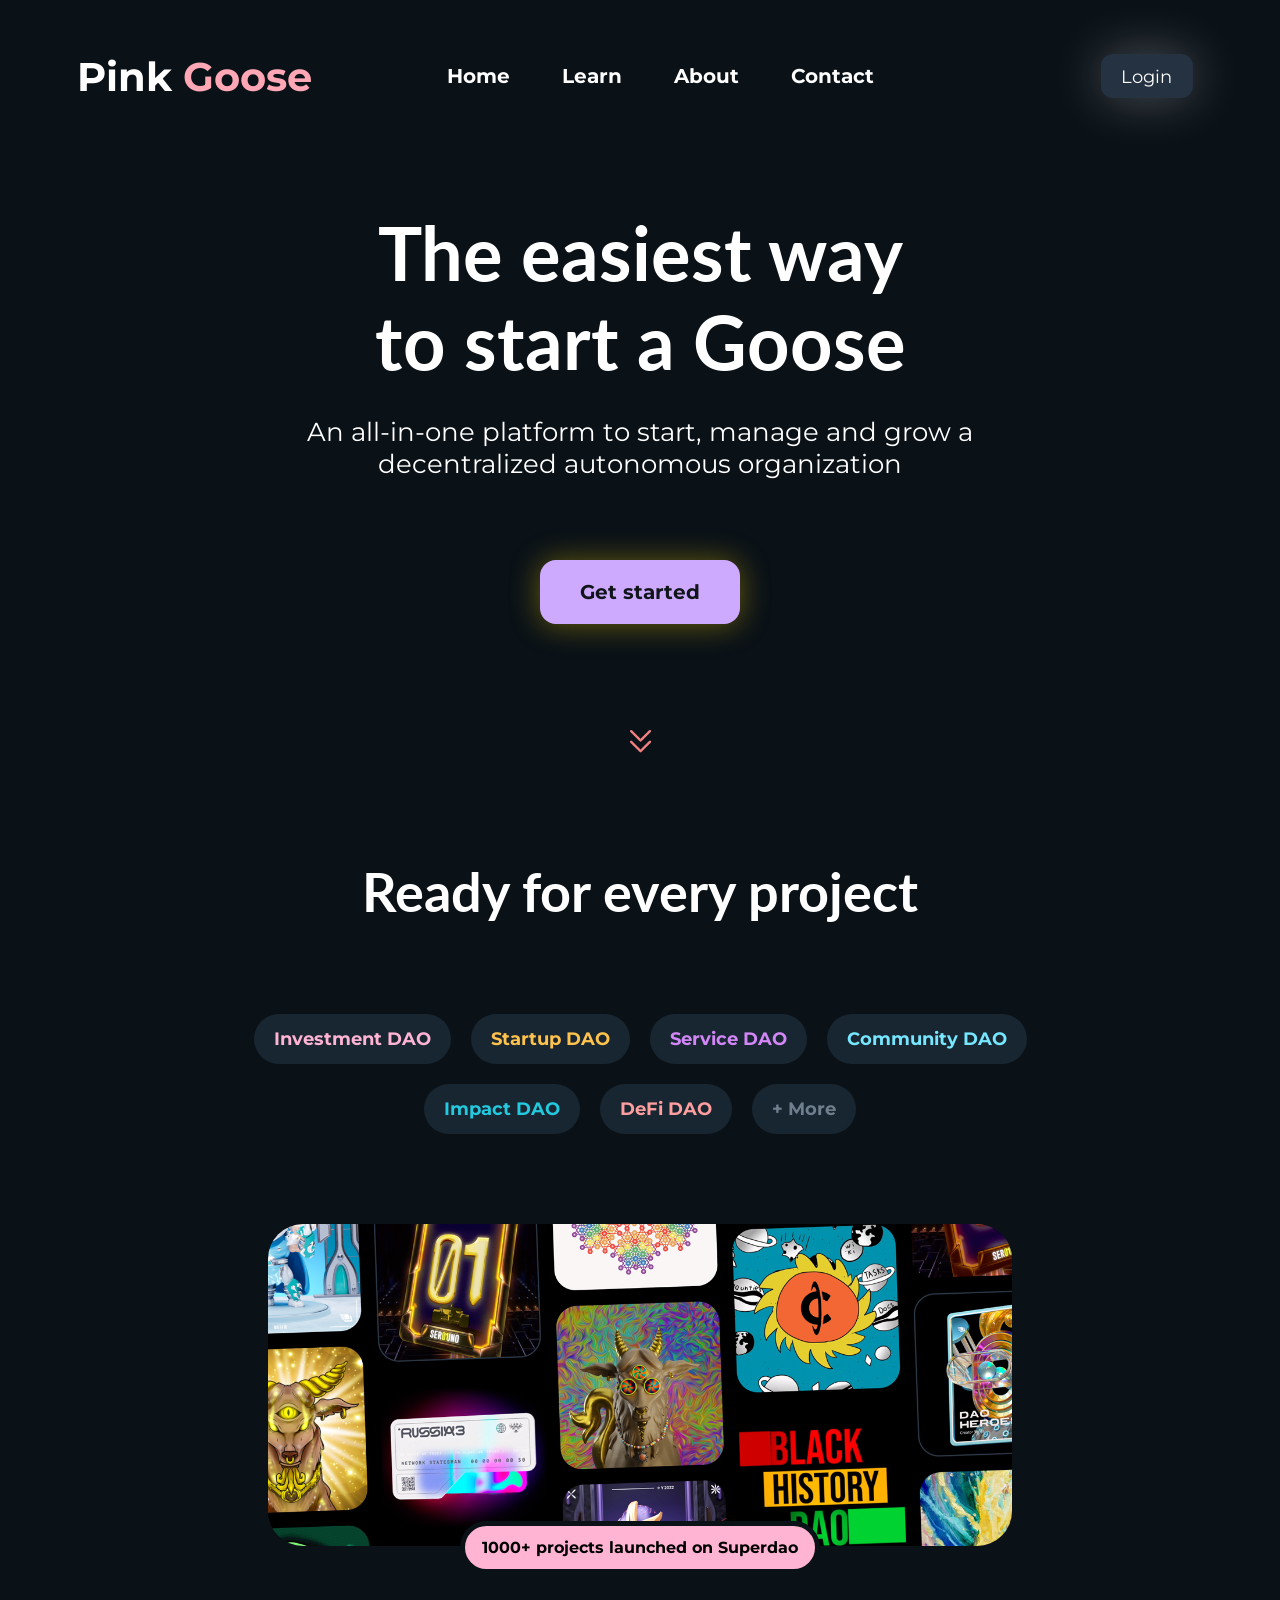
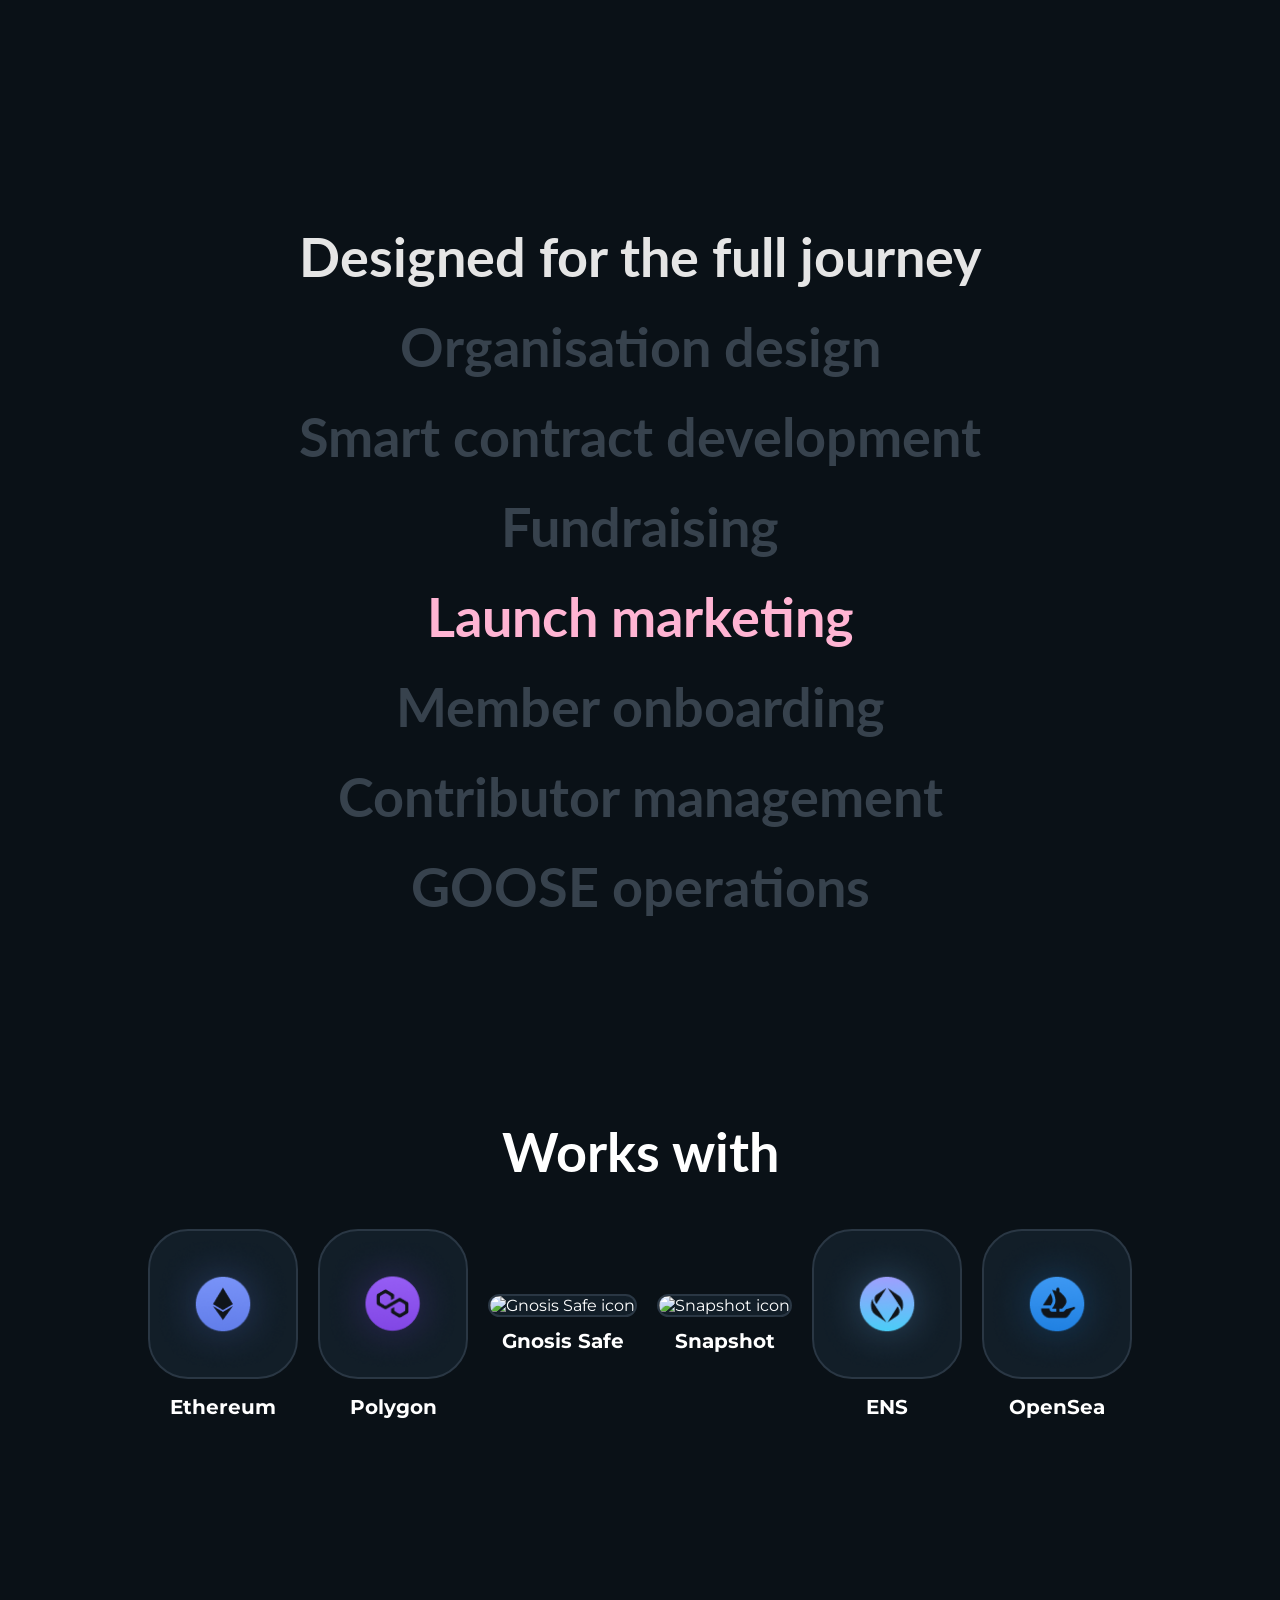
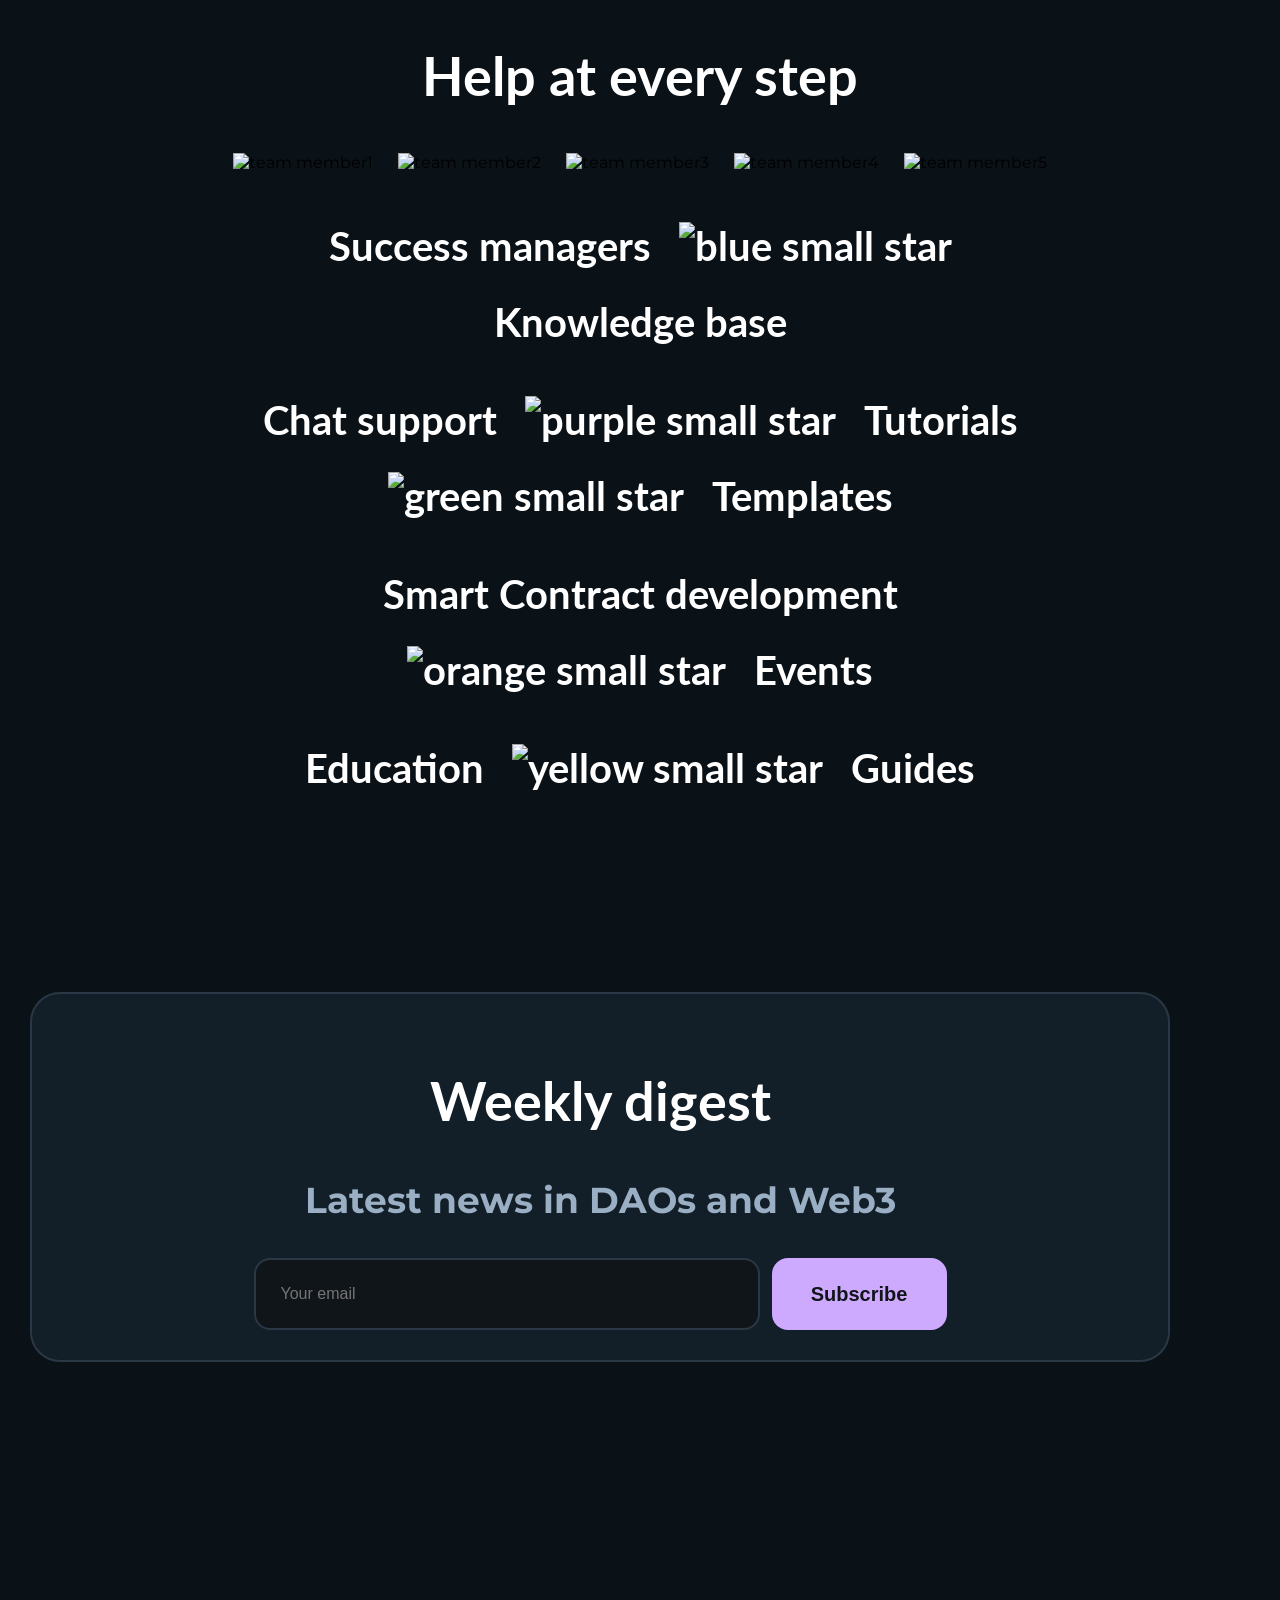
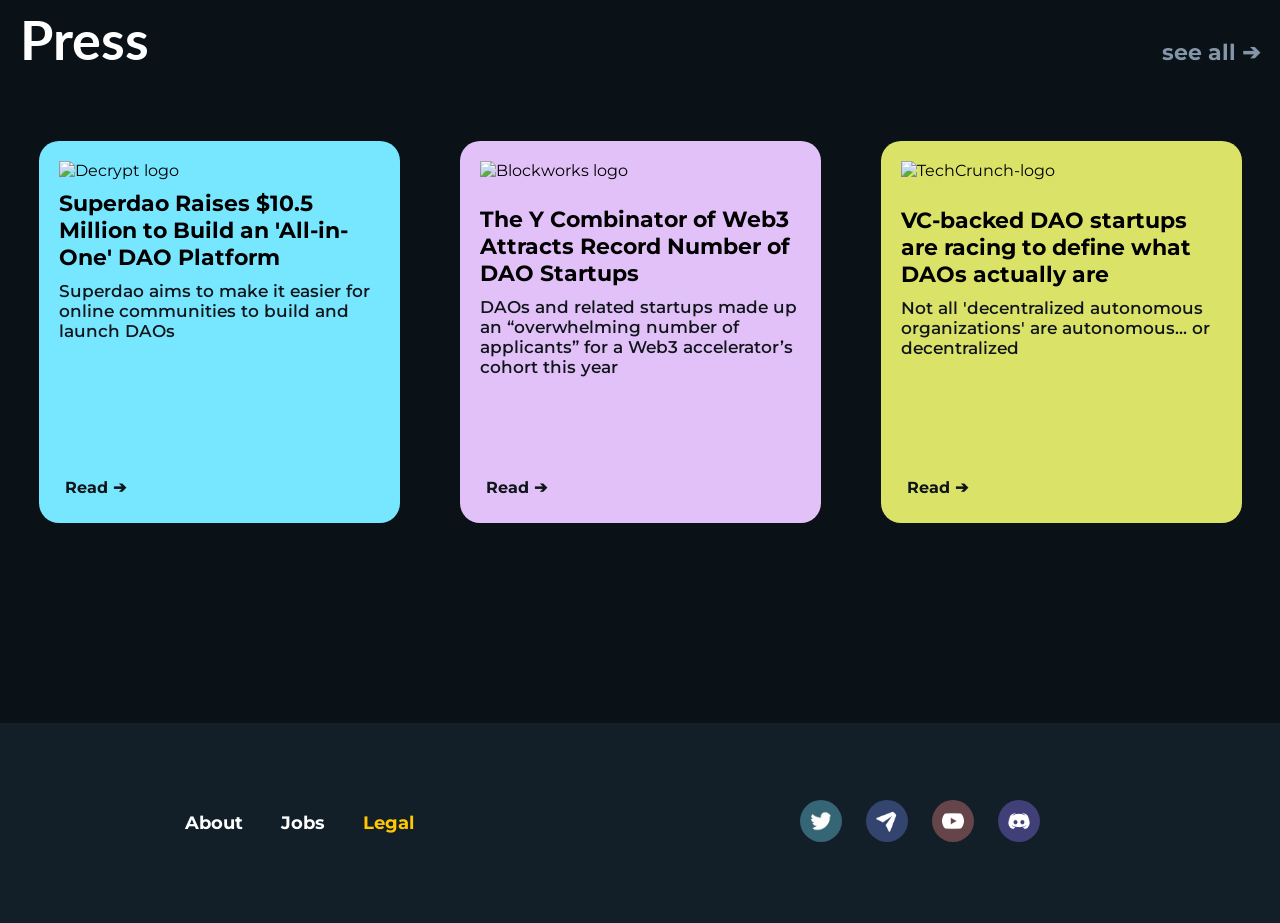
==== commit e078b388: "Refactor index.html for better structure and semantics Updated HTML structure and elements for impro" ====
--- a/index.html
+++ b/index.html
@@ -11,16 +11,16 @@
     <link href="https://fonts.googleapis.com/css2?family=Lato:ital,wght@0,100;0,300;0,400;0,700;0,900;1,100;1,300;1,400;1,700;1,900&family=Montserrat:ital,wght@0,100..900;1,100..900&display=swap" rel="stylesheet">
 </head>
 <body>
-    <container id="top" class=" page-margins">
+    <container class=" page-margins">
         <header>
             <nav class="nav-links">
-                <a href="" class="h1-name">Pink <span class="goose-pink">Goose</span></a>
-                    <div class="nav-buttons">
-                        <a class="home-button" href="">Home</a>
-                        <a class="learn-button" href="">Learn</a>
-                        <a class="about-button" href="">About</a>
-                        <a class="contact-button" href="">Contact</a>   
-                    </div>
+                <a href="" class="logo">Pink <span class="goose-pink">Goose</span></a>
+                <div class="nav-buttons-group">
+                    <a class="home-button nav-buttons" href="index.html">Home</a>
+                    <a class="learn-button nav-buttons" href="learn.html">Learn</a>
+                    <a class="about-button nav-buttons" href="">About</a>
+                    <a class="contact-button nav-buttons" href="">Contact</a>   
+                </div>
                 <a class="login-button" href="">Login</a>
             </nav>
         </header>
@@ -35,20 +35,20 @@
             </section>
             <section id="about">
                 <h2 class="h2-section1-text">Ready for every project</h2 >
-                <div class="DAO-labels-container">
-                    <label class="label-invest labels">Investment DAO</label>
-                    <label class="label-startup labels">Startup DAO</label>
-                    <label class="label-service labels">Service DAO</label>
-                    <label class="label-community labels">Community DAO</label>
-                    <label class="label-impact labels">Impact DAO</label>
-                    <label class="label-deFi labels">DeFi DAO</label>
-                    <label class="label-more labels">+ More</label>
-                </div>
+                    <ul class="DAO-labels-container">
+                        <li class="label-invest labels">Investment DAO</li>
+                        <li class="label-startup labels">Startup DAO</li>
+                        <li class="label-service labels">Service DAO</li>
+                        <li class="label-community labels">Community DAO</li>
+                        <li class="label-impact labels">Impact DAO</li>
+                        <li class="label-deFi labels">DeFi DAO</li>
+                        <li class="label-more labels">+ More</li>
+                    </ul>
             </section>
             <section>
                 <div class="projects">
-                    <img class="projects-img" src="assets/projects img.png">
-                    <label class="projects-superdoa">1000+ projects launched on Superdao</label>
+                    <img class="projects-img" src="assets/projects img.png" alt="projects-img">
+                    <span class="projects-superdoa">1000+ projects launched on Superdao</span>
                 </div>
                     <div class="backlight-superdoa"></div>
                 <section class="the-journey">
@@ -62,33 +62,87 @@
                     <p class="goose-sentence sentences">GOOSE operations</p>
                 </section>
             </section>
-            <section>
+            <section class="works-with-sec">
                 <h2 class="works-with">Works with</h2>
                 <div class="backlight-blocks"></div>
                 <div class="blocks">
-                    <div class="block-item">
-                        <img class="block" src="assets/Icon_ethereum.png" alt="Ethereum">
+                    <div>
+                        <img class="block" src="assets/Icon_ethereum.png" alt="Ethereum icon">
                         <h3 class="block-label">Ethereum</h3>
                     </div>
-                    <div class="block-item">
-                        <img class="block" src="assets/Icon_polygon.png" alt="Polygon">
+                    <div>
+                        <img class="block" src="assets/Icon_polygon.png" alt="Polygon icon">
                         <h3 class="block-label">Polygon</h3>
                     </div>
-                    <div class="block-item">
-                        <img class="block" src="assets/Frame 5608.png" alt="Gnosis Safe">
+                    <div>
+                        <img class="block" src="assets/Icon_gnosis safe.png" alt="Gnosis Safe icon">
                         <h3 class="block-label">Gnosis Safe</h3>
                     </div>
-                    <div class="block-item">
-                        <img class="block" src="assets/Frame 2091.png" alt="Snapshot">
+                    <div>
+                        <img class="block" src="assets/Icon_snapshot.png" alt="Snapshot icon">
                         <h3 class="block-label">Snapshot</h3>
                     </div>
-                    <div class="block-item">
-                        <img class="block" src="assets/Avatar.png" alt="ENS">
+                    <div>
+                        <img class="block" src="assets/Avatar.png" alt="ENS icon">
                         <h3 class="block-label">ENS</h3>
                     </div>
-                    <div class="block-item">
-                        <img class="block" src="assets/icon_opensea.png" alt="OpenSea">
+                    <div>
+                        <img class="block" src="assets/icon_opensea.png" alt="OpenSea icon">
                         <h3 class="block-label">OpenSea</h3>
+                    </div>
+                </div>
+            </section>
+            <section class="team-sec">
+                <h2 class="help-at-every-step">Help at every step</h2>
+                <div class="team-members">
+                    <img src="assets/team member1.png" alt="team member1" class="team-member">
+                    <img src="assets/team member2.png" alt="team member2" class="team-member">
+                    <img src="assets/team member3.png" alt="team member3" class="team-member">
+                    <img src="assets/team member4.png" alt="team member4" class="team-member">
+                    <img src="assets/team member5.png" alt="team member5" class="team-member">
+                </div>
+                <p class="team-text">Success managers <img src="assets/blue star inline.png" alt="blue small star"> Knowledge base</p>
+                <p class="team-text">Chat support <img src="assets/purple star inline.png" alt="purple small star"> Tutorials <img src="assets/green star inline.png" alt="green small star"> Templates</p>
+                <p class="team-text">Smart Contract development <img src="assets/orange star inline.png" alt="orange small star"> Events</p>
+                <p class="team-text">Education <img src="assets/yellow star inline.png" alt="yellow small star"> Guides</p>
+            </section>
+            <section>
+                <div class="news-form-div">
+                    <div class="text-align-class">
+                        <h2 class="news-form-h2">Weekly digest</h2>
+                        <h3 class="Latest-news-h3">Latest news in DAOs and Web3</h3>
+                    </div>
+                    <form class="row">
+                        <input class="email-sub-box" type="email" placeholder="Your email" name="Email" required>
+                        <button class="sub-button" type="submit">Subscribe</button>
+                    </form>
+                </div>
+            </section>
+            <section class="press-sec">
+                <div class="pos-h2-and-h3">
+                    <h2 class="h2-press">Press</h2>
+                    <a class="see-all" href="">see all ➔</a>
+                </div>
+                <div class="divs-container-press-sec">
+                    <div class="decrypt press-divs">
+                        <img class="press-sec-img-decrypt" src="assets/Decrypt logo.png" alt="Decrypt logo">
+                        <h3 class="press-divs-h3 press-divs-h3-decrypt">Superdao Raises $10.5 Million to Build an 'All-in-One' DAO Platform</h3>
+                        <p class="press-divs-p">Superdao aims to make it easier for online communities to build and launch DAOs</p>
+                        <a class="press-divs-read" href="">Read ➔</a>
+                    </div>
+                    <div class="blockworks press-divs">
+                        <img class="press-sec-img-blockworks" src="assets/Blockworks logo.png" alt="Blockworks logo">
+                        <h3 class="press-divs-h3 press-divs-h3-techcrunch">The Y Combinator of Web3 Attracts Record Number of DAO Startups</h3>
+                        <p class="press-divs-p">DAOs and related startups made up an “overwhelming number of applicants” for a Web3 accelerator’s cohort this year</p>
+                        <a href=""></a>
+                        <a class="press-divs-read" href="">Read ➔</a>
+                    </div>
+                    <div class="techcrunch press-divs">
+                        <img class="press-sec-img-techcrunch" src="assets/TechCrunch-logo .png" alt="TechCrunch-logo">
+                        <h3 class="press-divs-h3 press-divs-h3-blockworks">VC-backed DAO startups are racing to define what DAOs actually are</h3>
+                        <p class="press-divs-p">Not all 'decentralized autonomous organizations' are autonomous... or decentralized</p>
+                        <a href=""></a>
+                        <a class="press-divs-read" href="">Read ➔</a>
                     </div>
                 </div>
             </section>
--- a/style.css
+++ b/style.css
@@ -1,146 +1,65 @@
 * {
-    margin: 10px;
-    margin-top: 10px;
     padding: 0;
     box-sizing: border-box;
 }
 
 body {
+    margin: 0;
     overflow-x: hidden;
-    opacity: 0;
     background-color: #0A1117;
     font-family: "Montserrat", Arial;
-    animation: fadeIn 2s forwards;
-}
-@keyframes fadeIn {
-    to {
-        opacity: 1;
-    }
+}
+
+header {
+    padding-top: 24px;
 }
 
 .page-margins {
-    max-width: 1200px;
-    width: 100%;
-    margin: 0 auto;
+    display: block;
     padding: 20px;
-    box-sizing: border-box;
-    overflow: hidden;
-}
-
-.h1-name {
-    color: white;
-    margin-right: 200px;
+}
+
+.logo {
+    color: white;
     font-size: 40px;
     text-decoration: none;
     font-weight: bold;
 }
 
-.h1-name:hover {
+.logo:hover {
     cursor: pointer;
 }
 
 .nav-links {
     display: flex;
+    align-items: center;
+    background-color: #0A1117;
+    justify-content: space-around;
     flex-wrap: wrap;
-    align-items: center;
-    justify-content: center;
-    background-color: #0A1117;
-    padding: 10px;
-    margin-top: 20px;
+}
+
+.nav-buttons-group {
+    display: flex;
+    justify-content: center;
+    gap: 12px;
+    flex-wrap: wrap;
 }
 
 .nav-buttons {
-    margin-right: 200px;
-}
-
-.home-button {
     border: none;
     background-color: transparent;
     color: white;
-    padding: 12px;
+    padding: 20px;
     font-weight: bold;
     border-radius: 10px;
-    transition: transform 0.25s ease, background-color 0.25s ease, border-radius 0.25s ease;
-    margin-right: 10px;
+    transition: transform 0.25s ease, background-color 0.25s ease;
     font-size: 20px;
     text-decoration: none;
     display: inline-block;
 }
 
-.home-button:hover {
+.nav-buttons:hover {
     background-color: #3f4a55;
-    color: white;
-    cursor: pointer;
-    border-radius: 10px;
-    transform: scale(1.1);
-}
-
-.learn-button {
-    border: none;
-    background-color: transparent;
-    color: white;
-    padding: 12px;
-    font-weight: bold;
-    border-radius: 10px;
-    transition: transform 0.2s ease, background-color 0.2s ease, border-radius 0.2s ease;
-    margin-left: 10px;
-    margin-right: 10px;
-    font-size: 20px;
-    text-decoration: none;
-    display: inline-block;
-}
-
-.learn-button:hover {
-    background-color: #3f4a55;
-    color: white;
-    cursor: pointer;
-    border-radius: 10px;
-    transform: scale(1.1);
-}
-
-.about-button {
-    border: none;
-    background-color: transparent;
-    color: white;
-    padding: 12px;
-    font-weight: bold;
-    border-radius: 10px;
-    transition: transform 0.2s ease, background-color 0.2s ease, border-radius 0.2s ease;
-    margin-left: 10px;
-    margin-right: 10px;
-    font-size: 20px;
-    text-decoration: none;
-    display: inline-block;
-}
-
-.about-button:hover {
-    background-color: #3f4a55;
-    color: white;
-    cursor: pointer;
-    border-radius: 10px;
-    transform: scale(1.1);
-}
-
-.contact-button {
-    border: none;
-    background-color: transparent;
-    color: white;
-    padding: 12px;
-    font-weight: bold;
-    border-radius: 10px;
-    transition: transform 0.2s ease, background-color 0.2s ease, border-radius 0.2s ease;
-    margin-left: 10px;
-    margin-right: 10px;
-    font-size: 20px;
-    text-decoration: none;
-    display: inline-block;
-}
-
-.contact-button:hover {
-    background-color: #3f4a55;
-    color: white;
-    cursor: pointer;
-    border-radius: 10px;
     transform: scale(1.1);
 }
 
@@ -148,33 +67,25 @@
     border: none;
     background-color: #243241;
     color: white;
-    padding: 8px;
-    border-radius: 10px;
-    width: 100px;
-    height: 50px;
-    margin-left: 100px;
-    filter: drop-shadow(0px 0px 25px rgba(255, 255, 255, 0.284));
-    transition: transform 0.25s ease, background-color 0.25s ease, border-radius 0.25s ease;
-    font-size: 20px;
+    padding: 12px;
+    border-radius: 12px;
+    width: 92px;
+    height: 44px;
+    filter: drop-shadow(0px 0px 25px #ffffff48);
+    transition: transform 0.25s ease, background-color 0.25s ease, drop-shadow 0.25s ease;
+    font-size: 18px;
     text-decoration: none;
     display: grid;
     place-items: center;
+    margin: 10px;
+    margin-left: 92px;
 }
 
 .login-button:hover {
     background-color: #3f4a55;
-    color: white;
     cursor: pointer;
-    border-radius: 10px;
     transform: scale(1.2);
-    filter: drop-shadow(0px 0px 20px rgba(255, 255, 255, 0.525));
-}
-
-nav button:hover {
-    background-color: #3f4a55;
-    color: white;
-    cursor: pointer;
-    border-radius: 10px;
+    filter: drop-shadow(0px 0px 20px #ffffff86);
 }
 
 .main-title-tekst {
@@ -183,7 +94,7 @@
     justify-content: center;
     font-family: "Lato", Arial;
     max-width: 600px;
-    font-size: 70px;
+    font-size: 74px;
     margin: 0 auto;
     margin-top: 100px;
     color: white;
@@ -199,7 +110,7 @@
     align-items: center;
     justify-content: center;
     color: white;
-    font-size: 30px;
+    font-size: 26px;
     max-width: 700px;
     margin: 0 auto;
     margin-top: 30px;
@@ -213,14 +124,14 @@
     background-color: #CEAAFF;
     padding: 20px;
     border: none;
-    border-radius: 10px;
+    border-radius: 16px;
     font-size: 20px;
     width: 200px;
     font-weight: bold;
     filter: drop-shadow(0px 1px 15px #ffd50062);
     transition: transform 0.25s ease, drop-shadow 0.25s ease, background-color 0.25s ease;
     text-decoration: none;
-    color: rgb(74, 24, 121);
+    color: #10151A;
 }
 
 .get-started-button:hover {
@@ -228,7 +139,6 @@
     background-color: #dec7ff;
     transform: scale(1.1);
     filter: drop-shadow(0px 1px 15px #ffd50091);
-    border-radius: 10px;
 }
 
 .arrows-img {
@@ -240,15 +150,7 @@
     color: #F78787
 }
 
-.stars-img {
-    display: flex;
-    align-items: left;
-    justify-content: center;
-    margin: auto;
-    width: 200px;
-}
-
-.h1-section1-text {
+.h2-section1-text {
     color: white;
     font-family: "Lato", Arial;
     display: flex;
@@ -256,10 +158,10 @@
     justify-content: center;
     font-weight: bold;
     margin-top: 0px;
-    font-size: 50px;
-}
-
-.labels {
+    font-size: 54px;
+}
+
+.DAO-labels-container {
     display: flex;
     align-items: center;
     text-align: center;
@@ -267,9 +169,10 @@
     margin: 80px auto;
     max-width: 800px;
     flex-wrap: wrap;
-}
-
-.label-invest {
+    list-style-type: none;
+}
+
+.labels {
     background-color:#182632;
     width: auto;
     padding-top: 14px;
@@ -278,32 +181,23 @@
     padding-right: 20px;
     border: none;
     border-radius: 100px;
-    color: #FFB4D3;
     font-weight: bold;
     margin: 10px;
     transition: transform 0.2s ease, background-color 0.2s ease;
     font-size: 18px;
 }
 
+.label-invest {
+    color: #FFB4D3;
+}
+
 .label-invest:hover {
     background-color:#3f4a55;
     transform: scale(1.1);
 }
 
 .label-startup {
-    background-color:#182632;
-    width: auto;
-    padding-top: 14px;
-    padding-bottom: 14px;
-    padding-left: 20px;
-    padding-right: 20px;
-    border: none;
-    border-radius: 100px;
     color: #FFC24C;
-    font-weight: bold;
-    margin: 10px;
-    transition: transform 0.2s ease, background-color 0.2s ease;
-    font-size: 18px;
 }
 
 .label-startup:hover {
@@ -312,19 +206,7 @@
 }
 
 .label-service {
-    background-color:#182632;
-    width: auto;
-    padding-top: 14px;
-    padding-bottom: 14px;
-    padding-left: 20px;
-    padding-right: 20px;
-    border: none;
-    border-radius: 100px;
     color: #D387F7;
-    font-weight: bold;
-    margin: 10px;
-    transition: transform 0.2s ease, background-color 0.2s ease;
-    font-size: 18px;
 }
 
 .label-service:hover {
@@ -333,19 +215,7 @@
 }
 
 .label-community {
-    background-color:#182632;
-    width: auto;
-    padding-top: 14px;
-    padding-bottom: 14px;
-    padding-left: 20px;
-    padding-right: 20px;
-    border: none;
-    border-radius: 100px;
     color: #77E6FF;
-    font-weight: bold;
-    margin: 10px;
-    transition: transform 0.2s ease, background-color 0.2s ease;
-    font-size: 18px;
 }
 
 .label-community:hover {
@@ -354,19 +224,7 @@
 }
 
 .label-impact {
-    background-color:#182632;
-    width: auto;
-    padding-top: 14px;
-    padding-bottom: 14px;
-    padding-left: 20px;
-    padding-right: 20px;
-    border: none;
-    border-radius: 100px;
     color: #23C9DE;
-    font-weight: bold;
-    margin: 10px;
-    transition: transform 0.2s ease, background-color 0.2s ease;
-    font-size: 18px;
 }
 
 .label-impact:hover {
@@ -375,19 +233,7 @@
 }
 
 .label-deFi {
-    background-color:#182632;
-    width: auto;
-    padding-top: 14px;
-    padding-bottom: 14px;
-    padding-left: 20px;
-    padding-right: 20px;
-    border: none;
-    border-radius: 100px;
     color: #FF9E9E;
-    font-weight: bold;
-    margin: 10px;
-    transition: transform 0.2s ease, background-color 0.2s ease;
-    font-size: 18px;
 }
 
 .label-deFi:hover {
@@ -396,19 +242,7 @@
 }
 
 .label-more {
-    background-color:#182632;
-    width: auto;
-    padding-top: 14px;
-    padding-bottom: 14px;
-    padding-left: 20px;
-    padding-right: 20px;
-    border: none;
-    border-radius: 100px;
     color: #707F8D;
-    font-weight: bold;
-    margin: 10px;
-    transition: transform 0.2s ease, background-color 0.2s ease;
-    font-size: 18px;
 }
 
 .label-more:hover {
@@ -420,14 +254,10 @@
     display: block;
     margin: 80px auto;
     border-radius: 35px;
-    max-width: 80%;
-    position: relative;
-    z-index: 1;
+    max-width: 60%;
 }
 
 .projects {
-    width: min(900px, 100%);
-    margin: 0 auto;
     transition: transform 0.8s ease;
 }
 
@@ -443,11 +273,11 @@
     border: 5px solid #0A1117;
     display: flex;
     align-items: center;
+    text-align: center;
     justify-content: center;
     margin: auto;
     max-width: 360px;
     position: relative;
-    z-index: 2;
     margin-top: -105px;
     transition: background-color 0.2s ease;
 }
@@ -456,135 +286,306 @@
     background-color: #fed2e4;
 }
 
-.backlight {
-    position:sticky;
+.the-journey {
+    margin-top: 250px;
+    font-family: "Lato", Arial;
+    font-weight: bold;
+    font-size: 300%;
+    text-align: center;
+    font-size: 54px;
+}
+
+.sentences {
     display: flex;
     align-items: center;
     justify-content: center;
     margin: auto;
-    width: 1500px;
-    height: 1500px;
-    margin-top: -1000px;
-    background: radial-gradient(
-        circle,
-        rgba(170, 184, 255, 0.25) 0%,
-        rgba(170, 170, 255, 0) 50%
-    );
-    filter: blur(20px);
-    pointer-events: none;
-    z-index: -1;
-}
-
-.the-journey {
-    margin-top: -300px;
-    font-family: "Lato", Arial;
-    font-weight: bold;
-    font-size: 300%;
-}
-
-.designed-sentence {
-    display: flex;
-    align-items: center;
-    justify-content: center;
-    margin: auto;
-    margin-top: 50px;
-    color: #E5E5E5;
-}
-
-.organization-sentence {
-    display: flex;
-    align-items: center;
-    justify-content: center;
-    margin: auto;
-    margin: 50px;
+    margin: 25px;
     color: #37424D;
     transition: color 0.1s ease;
 }
 
-.organization-sentence:hover {
-    color: #ffffff;
-}
-
-.smart-sentence {
-    display: flex;
-    align-items: center;
-    justify-content: center;
-    margin: auto;
-    margin: 50px;
-    color: #37424D;
-    transition: color 0.1s ease;
-}
-
-.smart-sentence:hover {
-    color: #ffffff;
-}
-
-.fundraising-sentence {
-    display: flex;
-    align-items: center;
-    justify-content: center;
-    margin: auto;
-    margin: 50px;
-    color: #37424D;
-    transition: color 0.1s ease;
-}
-
-.fundraising-sentence:hover {
-    color: #ffffff;
+.sentences:hover {
+    color: white;
+}
+
+.designed-sentence {
+    color: #E5E5E5;
 }
 
 .launch-sentence {
-    display: flex;
-    align-items: center;
-    justify-content: center;
-    margin: auto;
-    margin: 50px;
     color: #FFB4D3;
 }
 
-.member-sentence {
-    display: flex;
-    align-items: center;
-    justify-content: center;
-    margin: auto;
-    margin: 50px;
-    color: #37424D;
-    transition: color 0.1s ease;
-}
-
-.member-sentence:hover {
-    color: #ffffff;
-}
-
-.contributor-sentence {
-    display: flex;
-    align-items: center;
-    justify-content: center;
-    margin: auto;
-    margin: 50px;
-    color: #37424D;
-    transition: color 0.1s ease;
-}
-
-.contributor-sentence:hover {
-    color: #ffffff;
-}
-
-.goose-sentence {
-    display: flex;
-    align-items: center;
-    justify-content: center;
-    margin: auto;
-    margin: 50px;
-    color: #37424D; 
-    transition: color 0.1s ease;
-}
-
-.goose-sentence:hover {
-    color: #ffffff;
+.works-with-sec {
+    margin-bottom: 200px;
+}
+
+.works-with {
+    display: flex;
+    justify-content: center;
+    align-items: center;
+    text-align: center;
+    margin-top: 200px;
+    color: white;
+    font-family: "Lato", Arial;
+    font-size: 54px;
+}
+
+.blocks {
+    display: flex;
+    justify-content: center;
+    align-items: center;
+    color: white;
+    flex-wrap: wrap;
+    gap: 20px;
+    text-align: center;
+}
+
+.block {
+    background-color: #121E28;
+    width: 150px;
+    height: 150px;
+    border-radius: 40px;
+    border: 2px solid #2A3744;
+    transition: transform 0.2s ease, background-color 0.2s ease;
+}
+
+.block:hover {
+    background-color:#3f4a55;
+    transform: scale(1.1);
+    border: 2px solid #677584;
+}
+
+.block-label {
+    width: 100%;
+    min-height: 48px;
+    margin: 12px 0 0;
+    font-size: 20px;
+    color: white;
+}
+
+.team-sec {
+    margin-bottom: 200px;
+}
+
+.help-at-every-step {
+    display: flex;
+    align-items: center;
+    justify-content: center;
+    text-align: center;
+    color: white;
+    font-size: 54px;
+    font-family: "Lato", Arial;
+}
+
+.team-members {
+    display: flex;
+    align-items: center;
+    justify-content: center;
+    gap: 25px;
+    flex-wrap: wrap;
+}
+
+.team-member {
+    transition: transform 0.2s ease;
+}
+
+.team-member:hover {
+    transform: scale(1.1);
+}
+
+.team-text {
+    display: flex;
+    align-items: center;
+    justify-content: center;
+    margin: 0 auto;
+    font-size: 40px;
+    font-family: "Lato", Arial;
+    color: white;
+    font-weight: bold;
+    max-width: 850px;
+    flex-wrap: wrap;
+    gap: 28px;
+    text-align: center;
+    margin-top: 50px;
+    margin-bottom: 50px;
+}
+
+.news-form-div {
+    padding: 30px;
+    color: white;
+    border: 2px solid #2A3744;
+    border-radius: 30px;
+    flex-direction: column;
+    display: flex;
+    justify-self: center;
+    margin-left: 10px;
+    margin-bottom: 200px;
+    background-color: #121E28;
+    max-width: 1140px;
+    width: 100%;
+    margin-bottom: 200px;
+}
+
+.text-align-class {
+    text-align: center;
+}
+
+.news-form-h2 {
+    color: white;
+    font-size: 54px;
+    font-family: "Lato", Arial;
+}
+
+.Latest-news-h3 {
+    font-size: 36px;
+    color: #9AAFC3;
+}
+
+.row {
+    display: flex;
+    justify-content: center;
+    gap: 12px;
+}
+
+.email-sub-box {
+    color: white;
+    background-color: #10151A;
+    border: 2px solid #2A3744;
+    padding: 25px;
+    border-radius: 16px;
+    width: 100%;
+    max-width: 506px;
+    justify-self: left;
+    font-size: 16px;
+}
+
+.sub-button {
+    padding: 20px;
+    border-radius: 16px;
+    background-color: #CEAAFF;
+    max-width: 175px;
+    width: 100%;
+    height: auto;
+    color: #10151A;
+    font-weight: bold;
+    font-size: 20px;
+    border: none;
+    transition: backround-color 0.2s ease, transform 0.2s ease;
+}
+
+.sub-button:hover {
+    background-color: #dec7ff;
+    cursor: pointer;
+    transform: scale(1.1);
+}
+
+.press-sec {
+    margin-bottom: 200px;
+}
+
+.pos-h2-and-h3 {
+    display: flex;
+    align-items: baseline;
+    justify-content: space-between;
+    max-width: 1323px;
+    margin: 0 auto 24px;
+}
+
+.h2-press {
+    color: white;
+    font-size: 54px;
+    font-family: "Lato", Arial;
+}
+
+.see-all {
+    color: #8395A7;
+    font-size: 22px;
+    font-weight: bold;
+    text-decoration: none;
+    transition: transform 0.2s ease;
+}
+
+.see-all:hover { 
+    transform: scale(1.1); 
+}
+
+.divs-container-press-sec {
+    display: flex;
+    justify-content: center;
+    flex-wrap: wrap;
+    gap: 60px;
+    max-width: 1323px;
+    margin: 0 auto;
+}
+
+.press-divs {
+    display: flex;
+    flex-direction: column;
+    align-items: flex-start;
+    width: 100%;
+    max-width: 361px;
+    min-height: 382px;
+    padding: 20px;
+    border-radius: 20px;
+}
+
+.decrypt {
+    background-color: #77E6FF;
+}
+
+.blockworks { 
+    background-color: #E2C1F9; 
+}
+
+.techcrunch { 
+    background-color: #DBE268; 
+}
+
+.press-divs-h3 {
+    margin: 0;
+    font-size: 22px;
+    font-weight: bold;
+}
+
+.press-divs-h3-decrypt {
+    margin-top: 10px;
+    margin-bottom: 10px;
+}
+
+.press-divs-h3-blockworks {
+    margin-top: 27px;
+    margin-bottom: 10px;
+}
+
+.press-divs-h3-techcrunch {
+    margin-top: 26px;
+    margin-bottom: 10px;
+}
+
+.press-divs-p {
+    margin: 0;
+    font-size: 17px;
+    font-weight: 550;
+    color: #10151A;
+}
+
+.press-divs-read {
+    color: #10151A;
+    text-decoration: none;
+    font-weight: bold;
+    margin-top: auto;
+    transition: transform 0.2s ease;
+    padding: 6px;
+}
+
+.press-divs-read:hover { 
+    transform: scale(1.1); 
 }
 
 .footer-box {
+    display: flex;
     background-color: #121E28;
     height: 200px;
     display: flex;
@@ -596,31 +597,28 @@
     margin-right: -30px;
 }
 
-.about-button-ft {
+.footer-button {
+    border-radius: 10px;
     border: none;
     background-color: transparent;
-    color: white;
     font-weight: bold;
     font-size: large;
-    padding: 8px;
-}
-
-.jobs-button-ft {
-    border: none;
-    background-color: transparent;
-    color: white;
-    font-weight: bold;
-    font-size: large;
-    padding: 8px;
+    padding: 12px;
+    margin: 5px;
+    display: inline-block;
+    transition: transform 0.25s ease, background-color 0.25s ease;
+    text-decoration: none;
+    color: white;
+}
+
+.footer-button:hover {
+    cursor: pointer;
+    background-color: #3f4a55;
+    transform: scale(1.1);
 }
 
 .legal-button-ft {
-    border: none;
-    background-color: transparent;
     color: #FFC803;
-    font-weight: bold;
-    font-size: large;
-    padding: 8px;
 }
 
 .socials {
@@ -633,21 +631,41 @@
     margin: 10px;
     width: 42px;
     height: 42px;
+    transition: transform 0.3s ease, background-color 0.25s ease;
 }
 
 .x-img img {
     background-color: #77e6ff5b;
-    ;
+}
+
+.x-img img:hover {
+    transform: scale(1.25);
+    background-color: #9eedffa8;
 }
 
 .msg-img img {
     background-color: #7795ff54;
 }
 
+.msg-img img:hover {
+    transform: scale(1.25);
+    background-color: #9db2ffaf;
+}
+
 .yt-img img {
     background-color: #f787875d;
 }
 
+.yt-img img:hover {
+    transform: scale(1.25);
+    background-color: #fe9f9fb0;
+}
+
 .dc-img img {
     background-color: #9277ff5e;
 }
+
+.dc-img img:hover {
+    transform: scale(1.25);
+    background-color: #b19effae;
+}
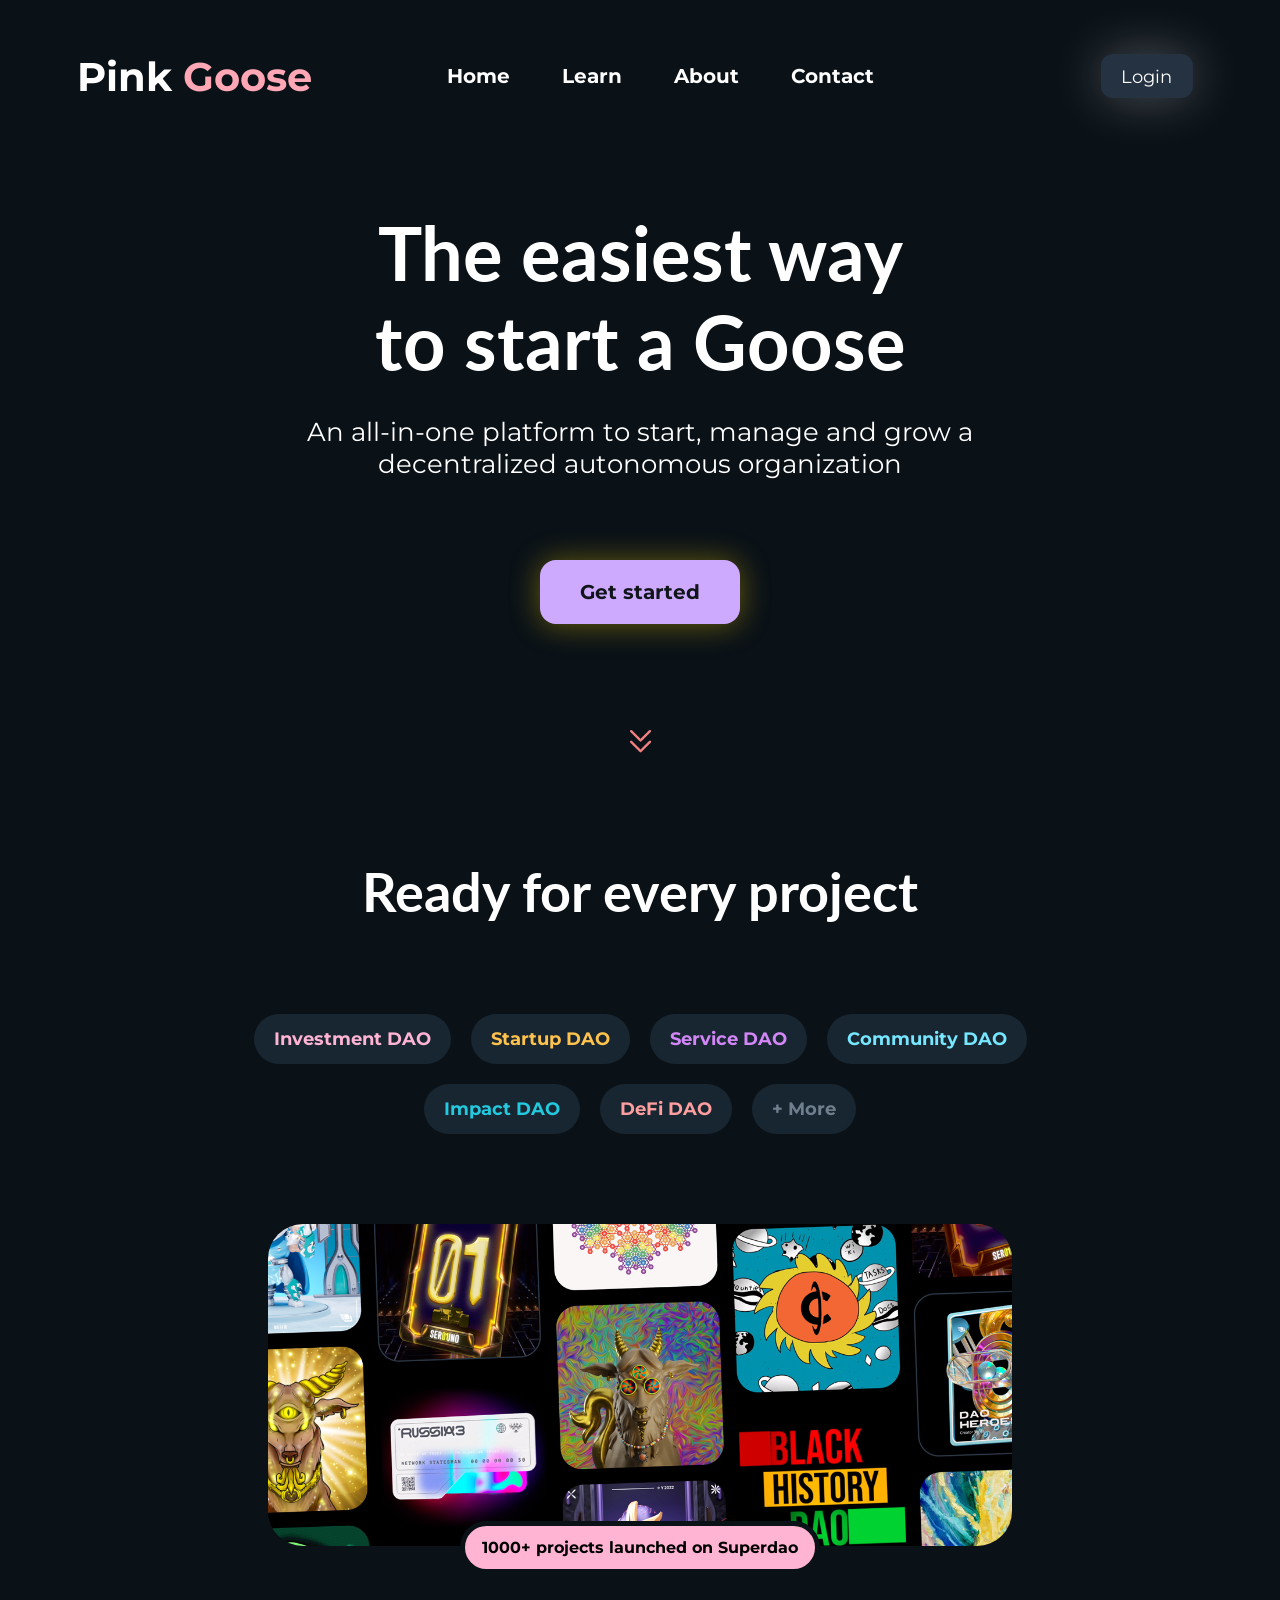
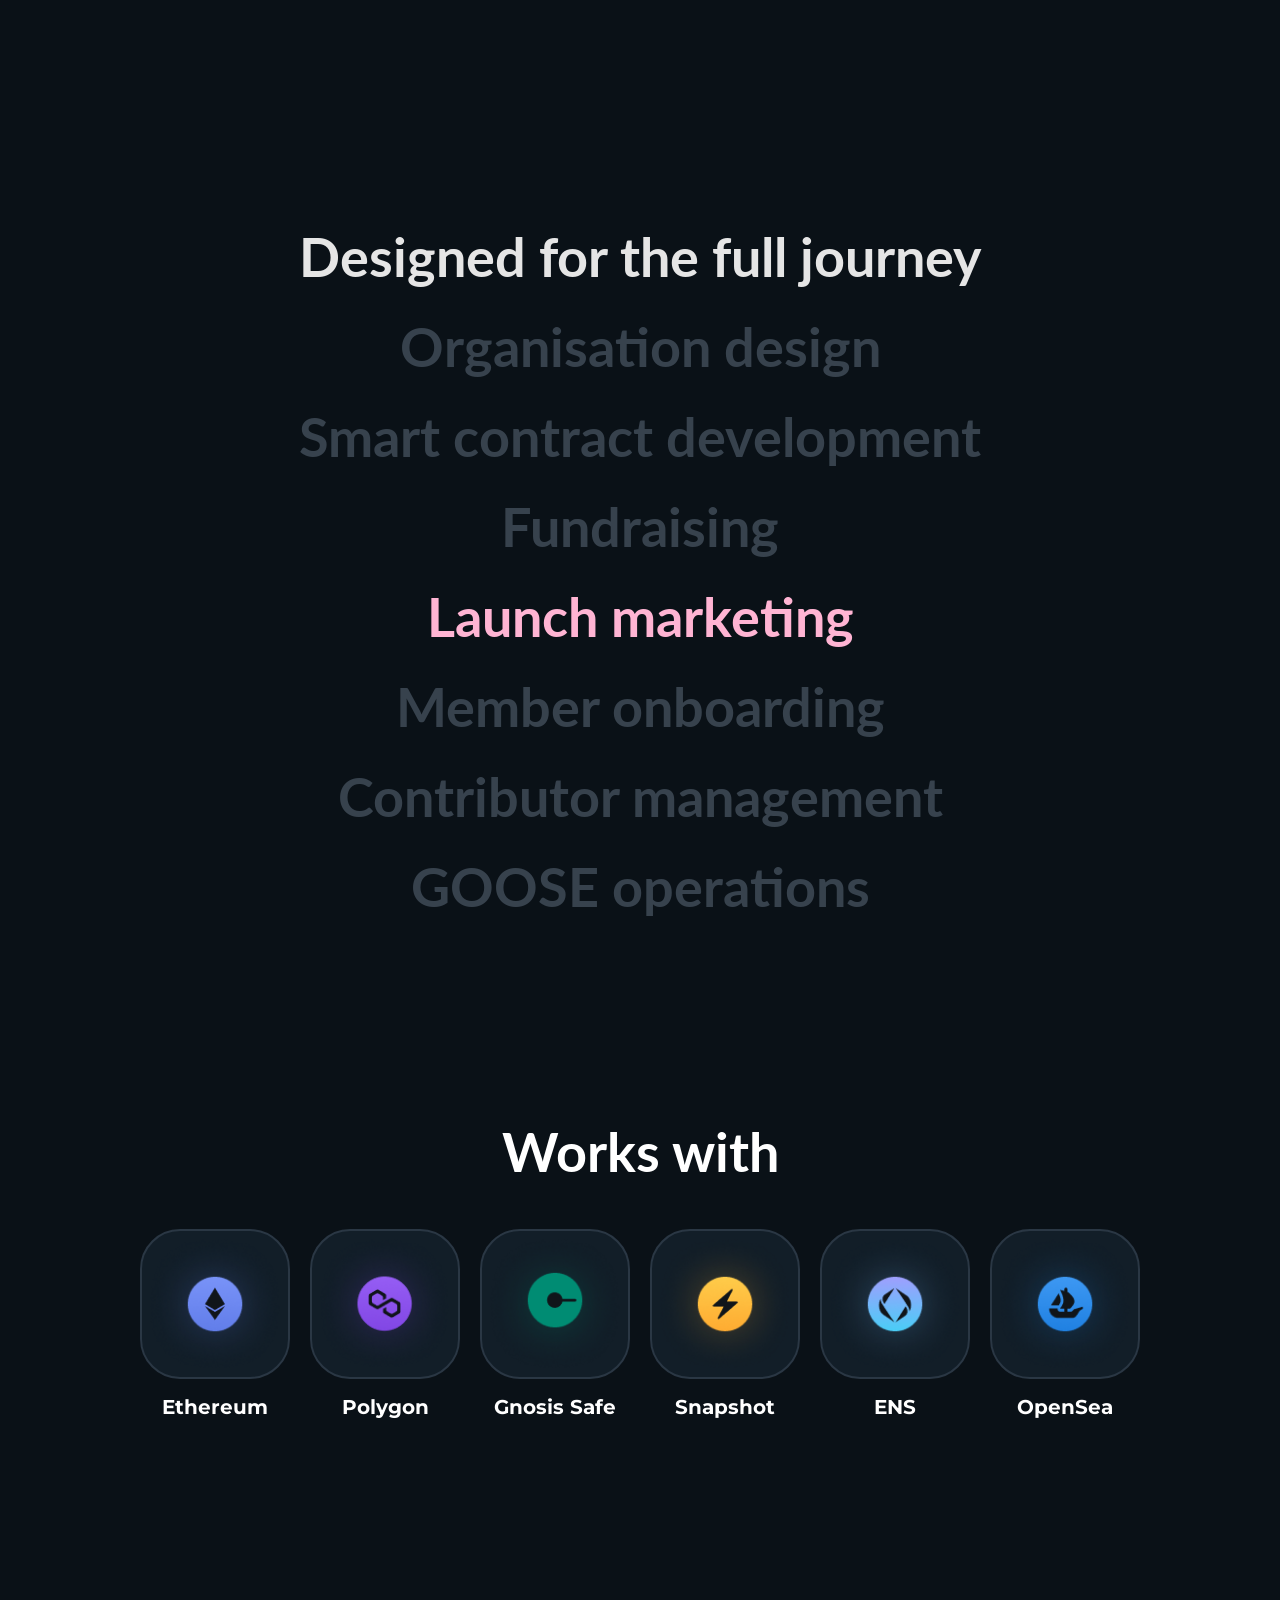
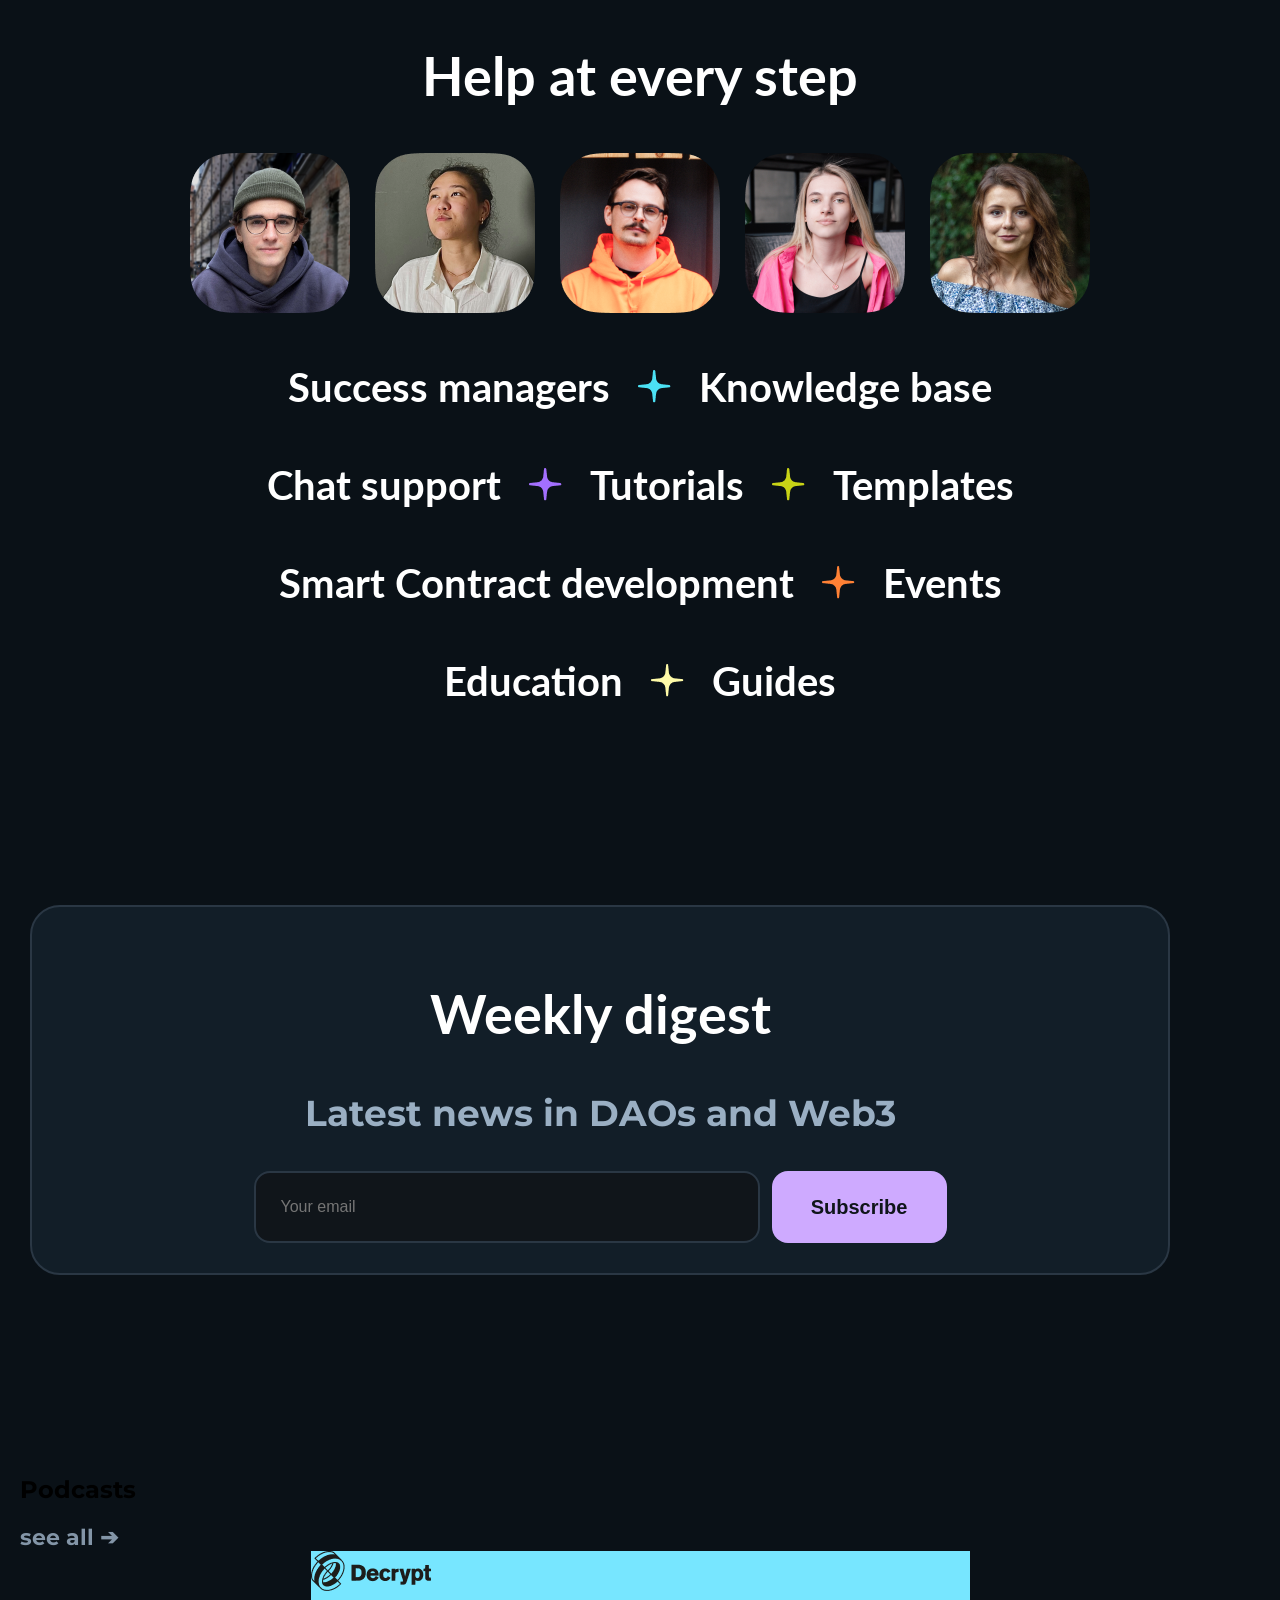
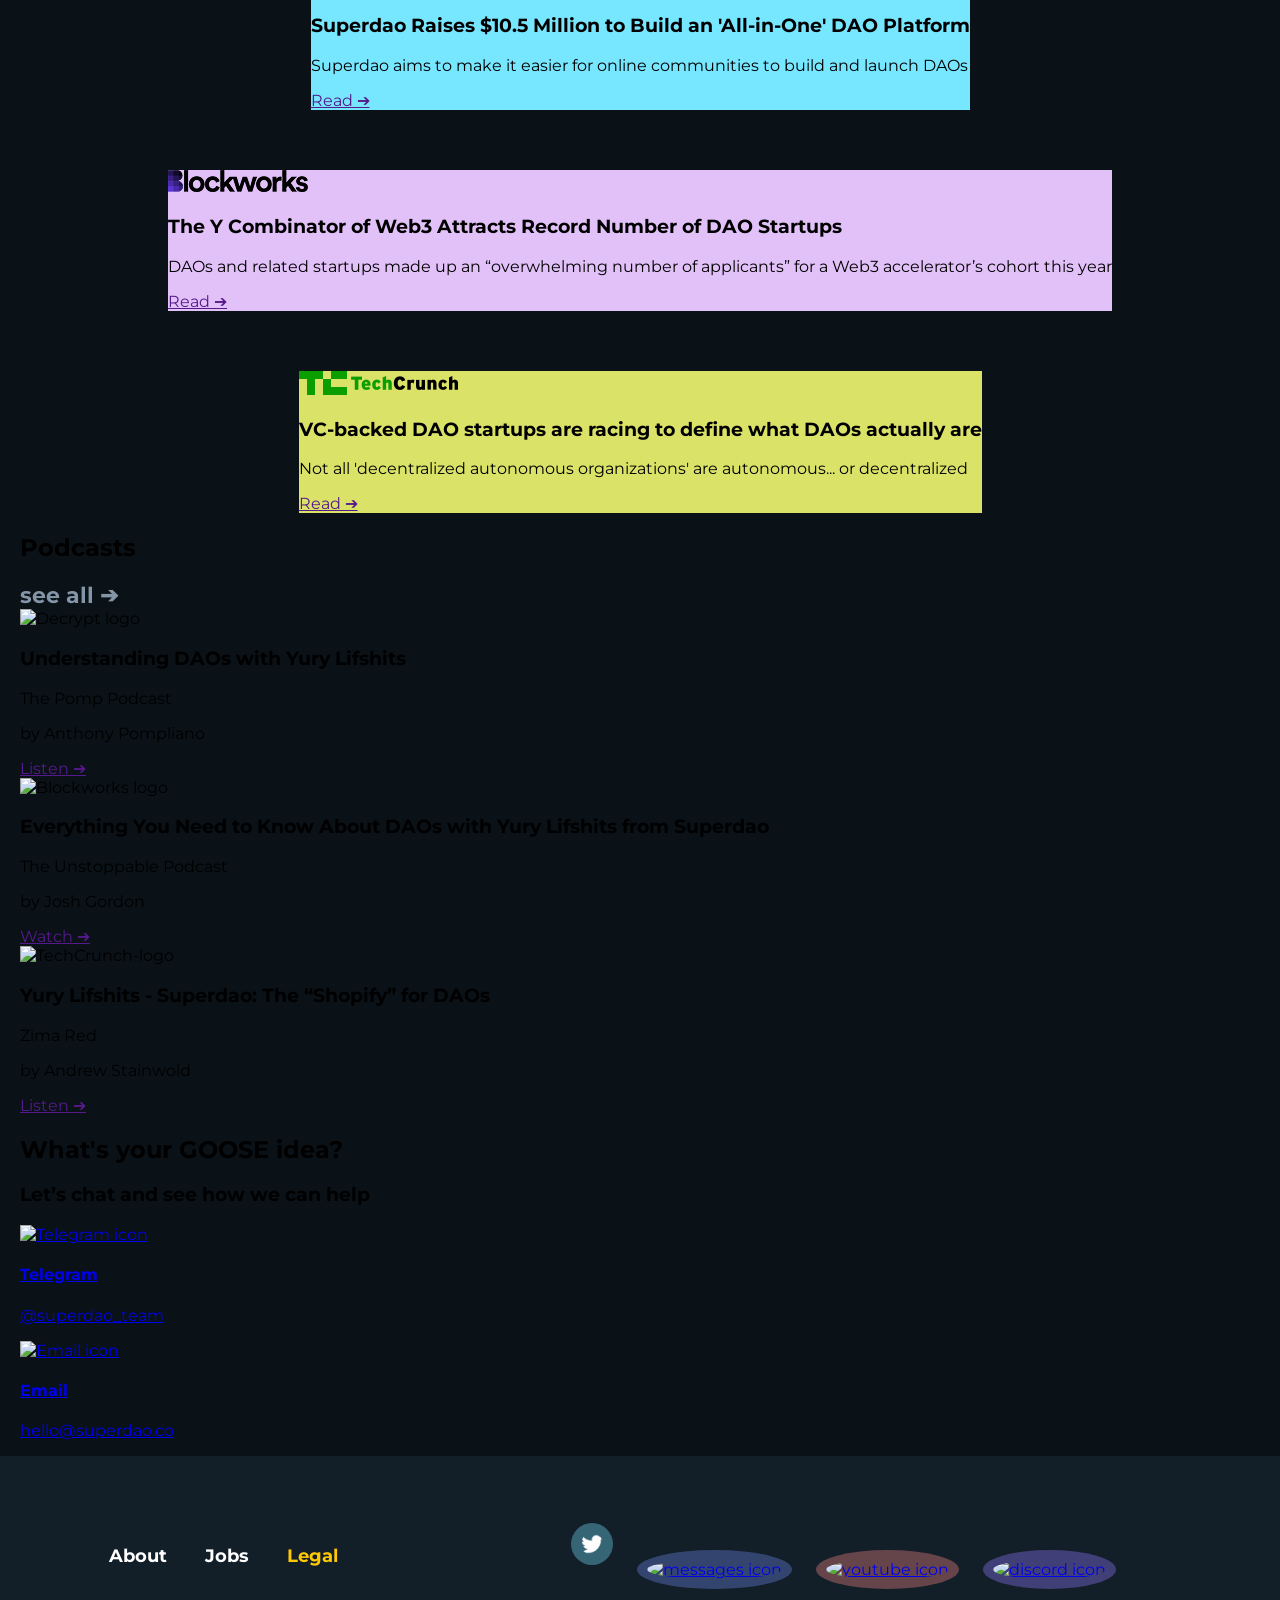
==== commit e1f46187: "Revamp index.html structure and content Updated the HTML structure and content for the PinkGoose web" ====
--- a/index.html
+++ b/index.html
@@ -5,7 +5,6 @@
     <meta name="viewport" content="width=device-width, initial-scale=1.0">
     <title>PinkGoose</title>
     <link rel="stylesheet" href="style.css">
-    <link rel="shortcut icon" href="assets/favicon.ico" type="image/x-icon">
     <link rel="preconnect" href="https://fonts.googleapis.com">
     <link rel="preconnect" href="https://fonts.gstatic.com" crossorigin>
     <link href="https://fonts.googleapis.com/css2?family=Lato:ital,wght@0,100;0,300;0,400;0,700;0,900;1,100;1,300;1,400;1,700;1,900&family=Montserrat:ital,wght@0,100..900;1,100..900&display=swap" rel="stylesheet">
@@ -18,8 +17,8 @@
                 <div class="nav-buttons-group">
                     <a class="home-button nav-buttons" href="index.html">Home</a>
                     <a class="learn-button nav-buttons" href="learn.html">Learn</a>
-                    <a class="about-button nav-buttons" href="">About</a>
-                    <a class="contact-button nav-buttons" href="">Contact</a>   
+                    <a class="about-button nav-buttons" href="about.html">About</a>
+                    <a class="contact-button nav-buttons" href="contact.html">Contact</a>   
                 </div>
                 <a class="login-button" href="">Login</a>
             </nav>
@@ -48,7 +47,7 @@
             <section>
                 <div class="projects">
                     <img class="projects-img" src="assets/projects img.png" alt="projects-img">
-                    <span class="projects-superdoa">1000+ projects launched on Superdao</span>
+                    <p class="projects-superdoa">1000+ projects launched on Superdao</p>
                 </div>
                     <div class="backlight-superdoa"></div>
                 <section class="the-journey">
@@ -118,47 +117,94 @@
                     </form>
                 </div>
             </section>
-            <section class="press-sec">
-                <div class="pos-h2-and-h3">
-                    <h2 class="h2-press">Press</h2>
+            <section class="press-and-pod-sec">
+                <div class="pos-h2-and-h3-press-and-pod-sec">
+                    <h2 class="h2-press-and-pod-sec">Podcasts</h2>
                     <a class="see-all" href="">see all ➔</a>
                 </div>
                 <div class="divs-container-press-sec">
-                    <div class="decrypt press-divs">
-                        <img class="press-sec-img-decrypt" src="assets/Decrypt logo.png" alt="Decrypt logo">
-                        <h3 class="press-divs-h3 press-divs-h3-decrypt">Superdao Raises $10.5 Million to Build an 'All-in-One' DAO Platform</h3>
-                        <p class="press-divs-p">Superdao aims to make it easier for online communities to build and launch DAOs</p>
-                        <a class="press-divs-read" href="">Read ➔</a>
-                    </div>
-                    <div class="blockworks press-divs">
-                        <img class="press-sec-img-blockworks" src="assets/Blockworks logo.png" alt="Blockworks logo">
-                        <h3 class="press-divs-h3 press-divs-h3-techcrunch">The Y Combinator of Web3 Attracts Record Number of DAO Startups</h3>
-                        <p class="press-divs-p">DAOs and related startups made up an “overwhelming number of applicants” for a Web3 accelerator’s cohort this year</p>
-                        <a href=""></a>
-                        <a class="press-divs-read" href="">Read ➔</a>
-                    </div>
-                    <div class="techcrunch press-divs">
-                        <img class="press-sec-img-techcrunch" src="assets/TechCrunch-logo .png" alt="TechCrunch-logo">
-                        <h3 class="press-divs-h3 press-divs-h3-blockworks">VC-backed DAO startups are racing to define what DAOs actually are</h3>
-                        <p class="press-divs-p">Not all 'decentralized autonomous organizations' are autonomous... or decentralized</p>
-                        <a href=""></a>
-                        <a class="press-divs-read" href="">Read ➔</a>
-                    </div>
+                    <div class="decrypt divs-press-sec">
+                        <img src="assets/Decrypt logo.png" alt="Decrypt logo">
+                        <h3 class="divs-h3 divs-h3-decrypt">Superdao Raises $10.5 Million to Build an 'All-in-One' DAO Platform</h3>
+                        <p class="divs-p-press-sec">Superdao aims to make it easier for online communities to build and launch DAOs</p>
+                        <a class="divs-read" href="">Read ➔</a>
+                    </div>
+                    <div class="blockworks divs-press-sec">
+                        <img src="assets/Blockworks logo.png" alt="Blockworks logo">
+                        <h3 class="divs-h3 divs-h3-techcrunch">The Y Combinator of Web3 Attracts Record Number of DAO Startups</h3>
+                        <p class="divs-p-press-sec">DAOs and related startups made up an “overwhelming number of applicants” for a Web3 accelerator’s cohort this year</p>
+                        <a class="divs-read" href="">Read ➔</a>
+                    </div>
+                    <div class="techcrunch divs-press-sec">
+                        <img src="assets/TechCrunch-logo .png" alt="TechCrunch-logo">
+                        <h3 class="divs-h3 divs-h3-blockworks">VC-backed DAO startups are racing to define what DAOs actually are</h3>
+                        <p class="divs-p-press-sec">Not all 'decentralized autonomous organizations' are autonomous... or decentralized</p>
+                        <a class="divs-read" href="">Read ➔</a>
+                    </div>
+                </div>
+            </section>
+            <section class="press-and-pod-sec">
+                <div class="pos-h2-and-h3-press-and-pod-sec">
+                    <h2 class="h2-press-and-pod-sec">Podcasts</h2>
+                    <a class="see-all" href="">see all ➔</a>
+                </div>
+                <div class="divs-container-pod-sec">
+                    <div class="divs-pod-sec">
+                        <img src="assets/the pomp podcast.png" alt="Decrypt logo">
+                        <h3 class="divs-h3">Understanding DAOs with Yury Lifshits</h3>
+                        <p class="divs-p-pod-sec">The Pomp Podcast</p>
+                        <p class="divs-p-pod-sec">by Anthony Pompliano</p>                        
+                        <a class="divs-read" href="">Listen ➔</a>
+                    </div>
+                    <div class="divs-pod-sec">
+                        <img src="assets/the unstoppable podcast.png" alt="Blockworks logo">
+                        <h3 class="divs-h3">Everything You Need to Know About DAOs with Yury Lifshits from Superdao</h3>
+                        <p class="divs-p-pod-sec">The Unstoppable Podcast</p>
+                        <p class="divs-p-pod-sec">by Josh Gordon</p>                        
+                        <a class="divs-read" href="">Watch ➔</a>
+                    </div>
+                    <div class="divs-pod-sec">
+                        <img src="assets/zimma red.png" alt="TechCrunch-logo">
+                        <h3 class="divs-h3">Yury Lifshits - Superdao: The “Shopify” for DAOs</h3>
+                        <p class="divs-p-pod-sec">Zima Red</p>
+                        <p class="divs-p-pod-sec">by Andrew Stainwold</p>                        
+                        <a class="divs-read" href="">Listen ➔</a>
+                    </div>
+                </div>
+            </section>
+            <section class="contact-hero">
+                <h2 class="contact-h2">What's your GOOSE idea?</h2>
+                <h3 class="contact-h3">Let’s chat and see how we can help</h3>
+                <div class="contact-options">
+                    <a class="contact-card telegram-card" href="https://web.telegram.org/">
+                        <img class="contact-icon" src="assets/telegram icon.png" alt="Telegram icon">
+                        <div class="contact-copy">
+                            <h4 class="contact-label">Telegram</h4>
+                            <p class="contact-handle">@superdao_team</p>
+                        </div>
+                    </a>
+                    <a class="contact-card email-card" href="mailto:hello@superdao.co">
+                        <img class="contact-icon" src="assets/@ icon.png" alt="Email icon">
+                        <div class="contact-copy">
+                            <h4 class="contact-label">Email</h4>
+                            <p class="contact-handle">hello@superdao.co</p>
+                        </div>
+                    </a>
                 </div>
             </section>
         </main>
         <footer>
             <div class="footer-box">
-                <nav class="nav-buttons-ft">
+                <nav>
                     <a class="about-button-ft footer-button" href="">About</a>
                     <a class="jobs-button-ft footer-button" href="">Jobs</a>
                     <a class="legal-button-ft footer-button" href="">Legal</a>
                 </nav>
                 <div class="socials">
                     <a class="x-img all-social-icons" href="https://x.com/"> <img src="assets/twitter-outline.png" alt="twitter icon"></a> 
-                    <a class="msg-img all-social-icons" href="https://web.whatsapp.com/"> <img src="assets/message-outline.webp" alt="messages icon"></a>
-                    <a class="yt-img all-social-icons" href="https://www.youtube.com/"> <img src="assets/youtube-outline.webp" alt="youtube icon"></a>
-                    <a class="dc-img all-social-icons" href="https://discord.com/channels/@me"> <img src="assets/discord-outline.webp" alt="discord icon"></a>
+                    <a class="msg-img all-social-icons" href="https://web.whatsapp.com/"> <img src="assets/message-outline.png" alt="messages icon"></a>
+                    <a class="yt-img all-social-icons" href="https://www.youtube.com/"> <img src="assets/youtube-outline.png" alt="youtube icon"></a>
+                    <a class="dc-img all-social-icons" href="https://discord.com/"> <img src="assets/discord-outline.png" alt="discord icon"></a>
                 </div>
             </div>
         </footer>
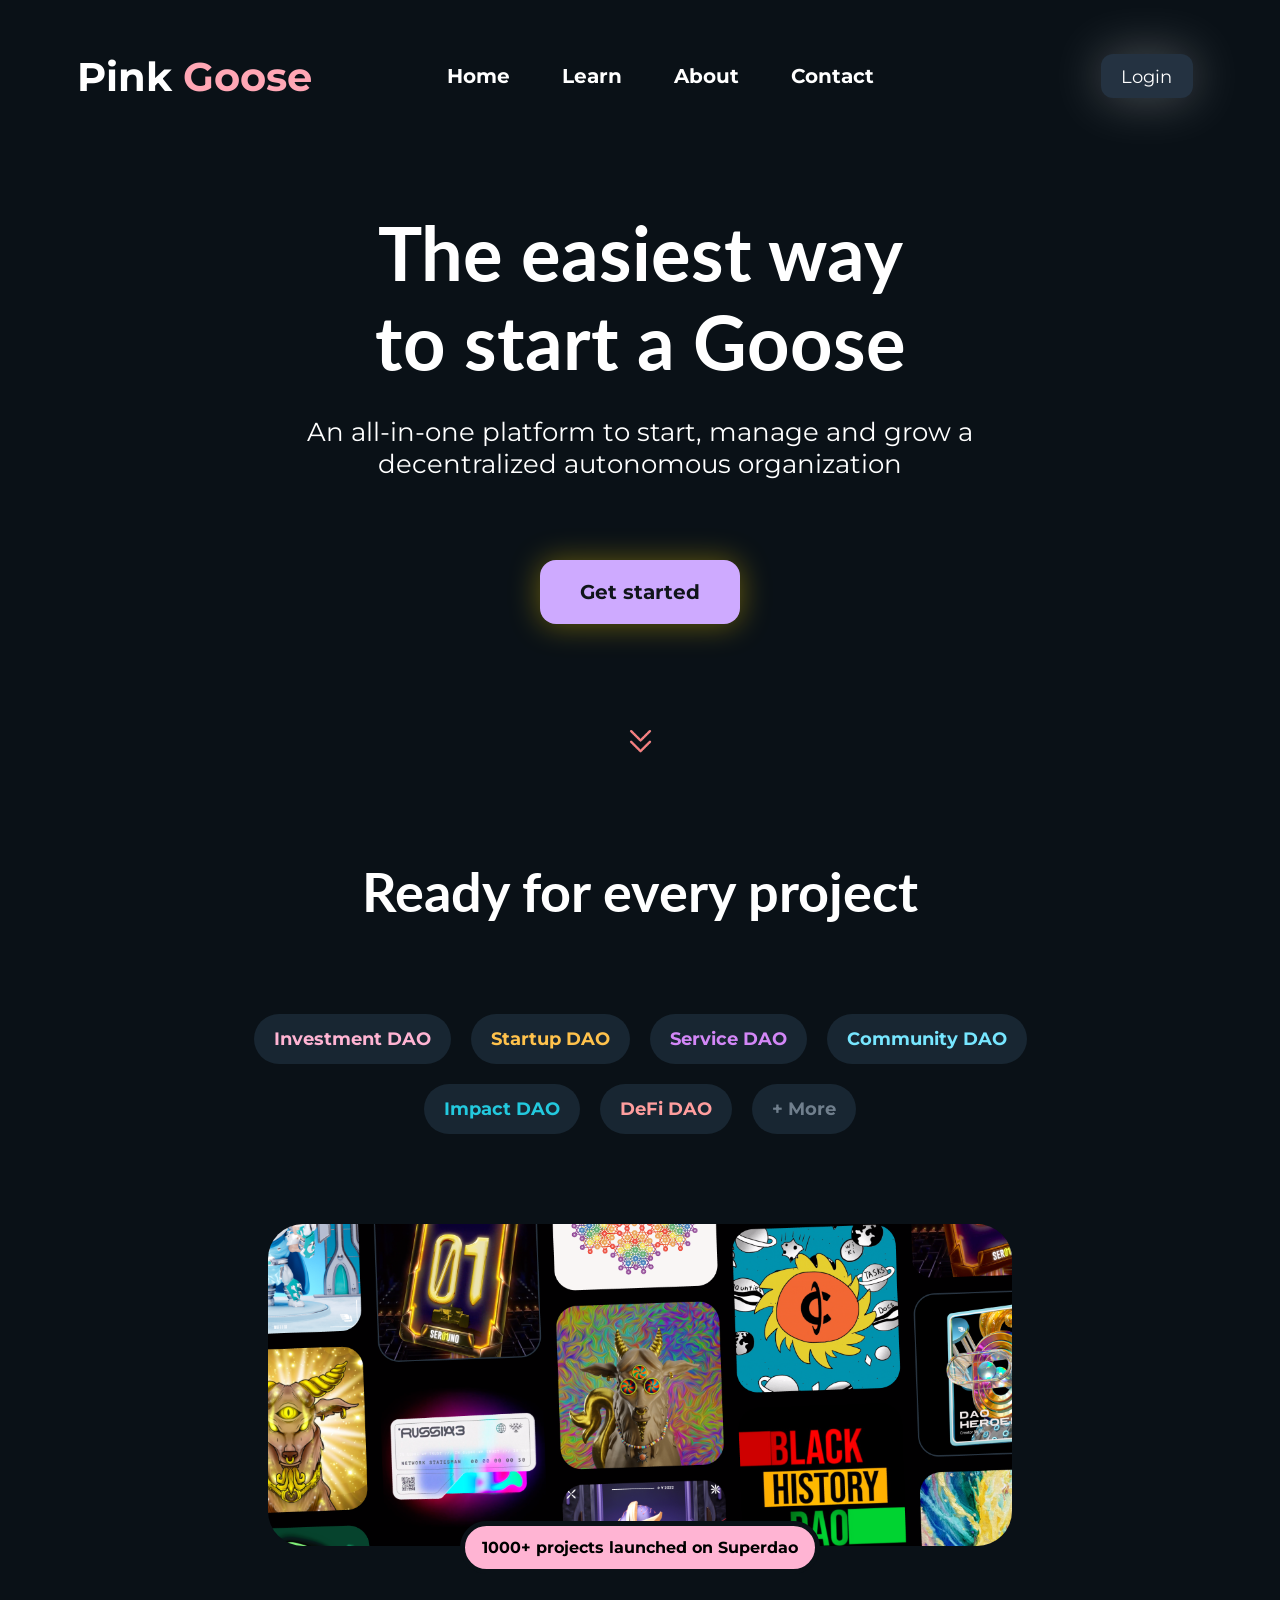
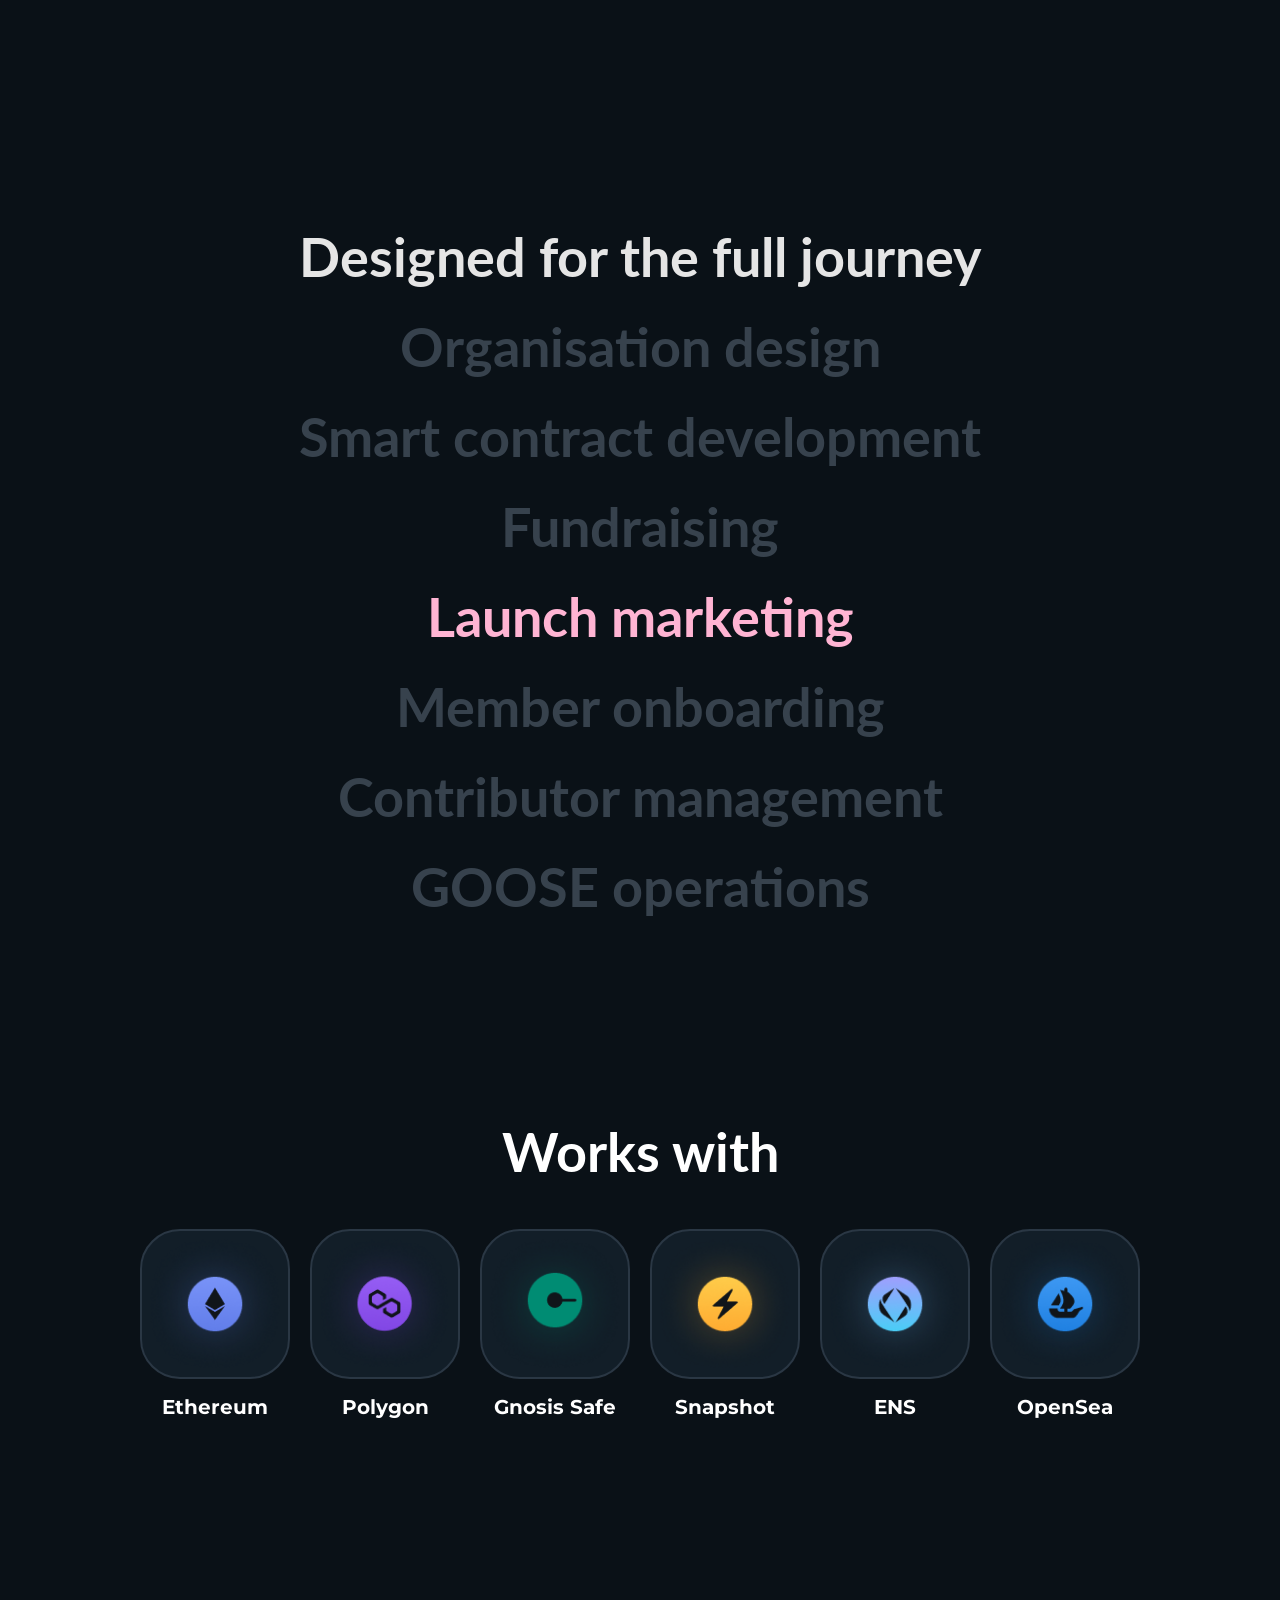
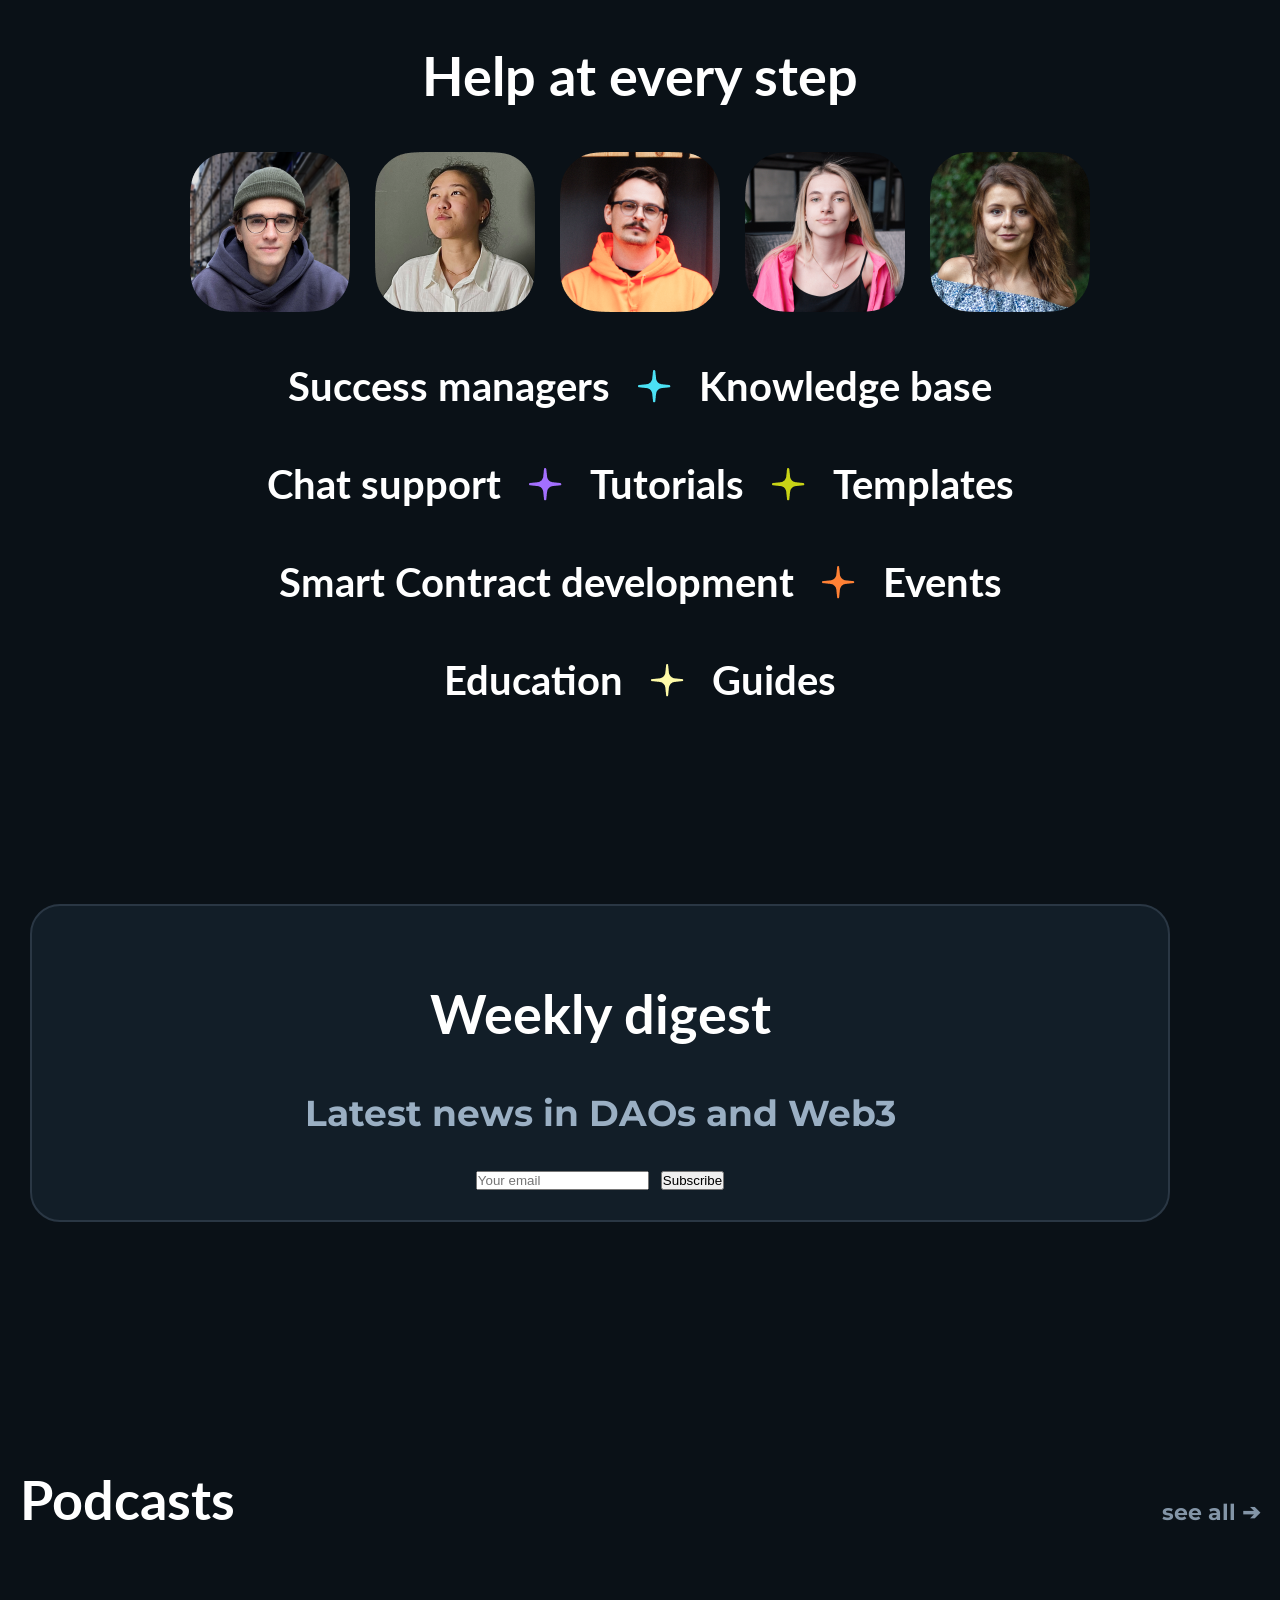
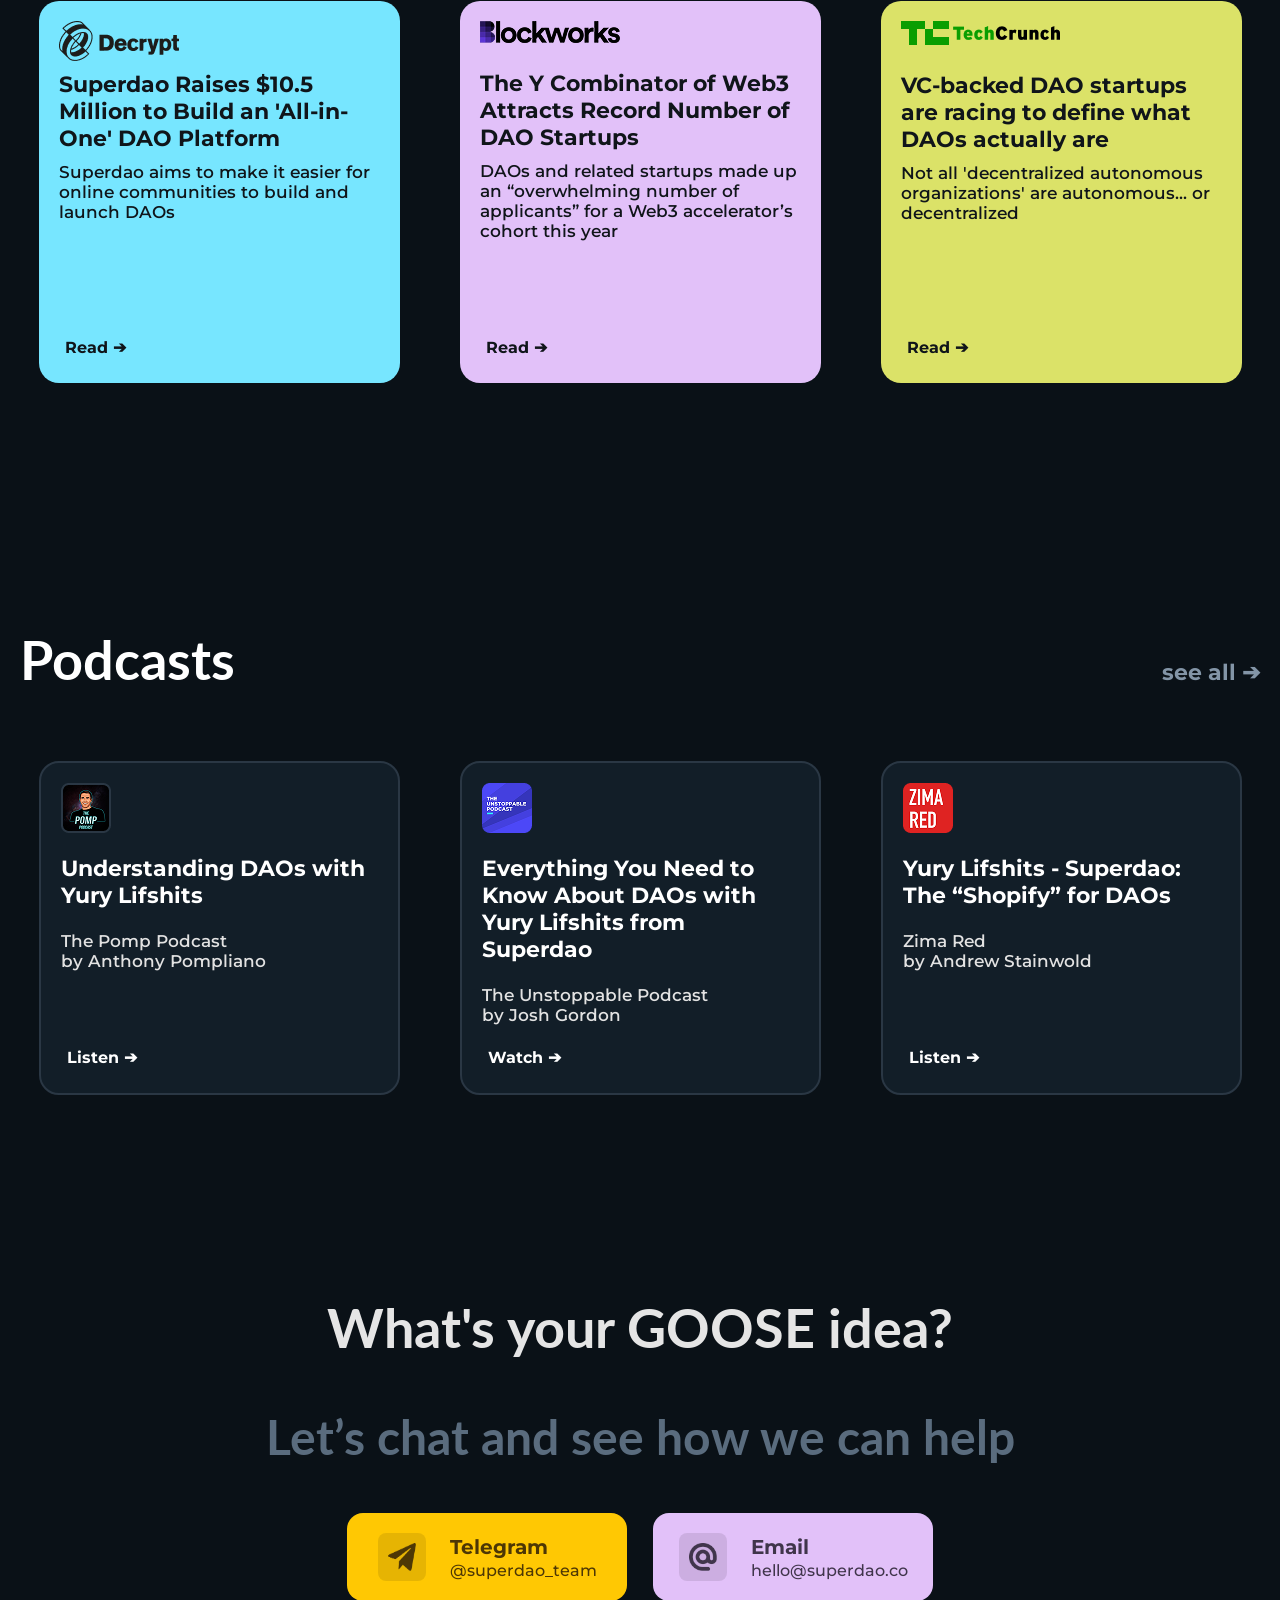
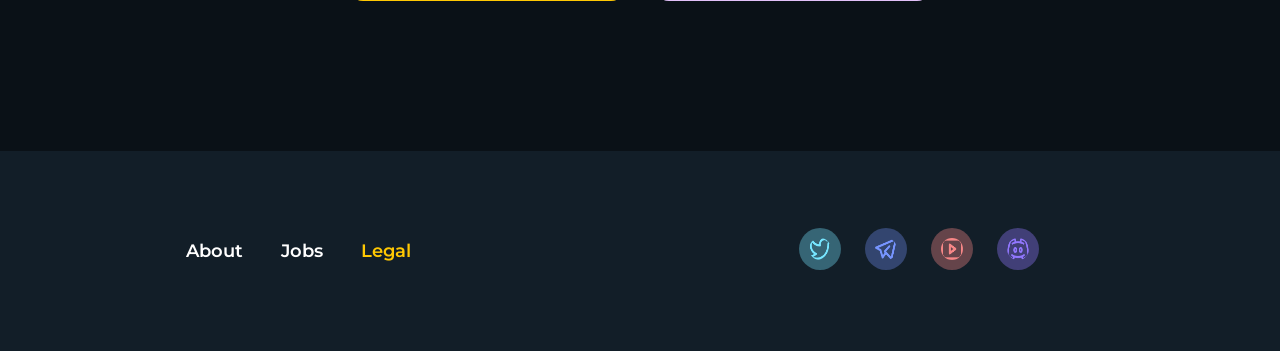
==== commit e70c1bc1: "Refactor index.html with corrections and updates Updated HTML structure and corrected various elemen" ====
--- a/index.html
+++ b/index.html
@@ -10,15 +10,15 @@
     <link href="https://fonts.googleapis.com/css2?family=Lato:ital,wght@0,100;0,300;0,400;0,700;0,900;1,100;1,300;1,400;1,700;1,900&family=Montserrat:ital,wght@0,100..900;1,100..900&display=swap" rel="stylesheet">
 </head>
 <body>
-    <container class=" page-margins">
+    <div class=" page-margins">
         <header>
             <nav class="nav-links">
                 <a href="" class="logo">Pink <span class="goose-pink">Goose</span></a>
                 <div class="nav-buttons-group">
-                    <a class="home-button nav-buttons" href="index.html">Home</a>
-                    <a class="learn-button nav-buttons" href="learn.html">Learn</a>
-                    <a class="about-button nav-buttons" href="about.html">About</a>
-                    <a class="contact-button nav-buttons" href="contact.html">Contact</a>   
+                    <a class="nav-buttons" href="index.html">Home</a>
+                    <a class="nav-buttons" href="learn.html">Learn</a>
+                    <a class="nav-buttons" href="about.html">About</a>
+                    <a class="nav-buttons" href="contact.html">Contact</a>   
                 </div>
                 <a class="login-button" href="">Login</a>
             </nav>
@@ -30,7 +30,7 @@
                 <a class="get-started-button" href="">Get started</a>
             </div>
             <section>
-                <img class="arrows-img" src="assets/double-down-arrows.png">
+                <img class="arrows-img" src="assets/double-down-arrows.png" alt="dubble down arrows">
             </section>
             <section id="about">
                 <h2 class="h2-section1-text">Ready for every project</h2 >
@@ -46,7 +46,7 @@
             </section>
             <section>
                 <div class="projects">
-                    <img class="projects-img" src="assets/projects img.png" alt="projects-img">
+                    <img class="projects-img" src="assets/projects-img.png" alt="projects-img">
                     <p class="projects-superdoa">1000+ projects launched on Superdao</p>
                 </div>
                     <div class="backlight-superdoa"></div>
@@ -74,7 +74,7 @@
                         <h3 class="block-label">Polygon</h3>
                     </div>
                     <div>
-                        <img class="block" src="assets/Icon_gnosis safe.png" alt="Gnosis Safe icon">
+                        <img class="block" src="assets/Icon_gnosis-safe.png" alt="Gnosis Safe icon">
                         <h3 class="block-label">Gnosis Safe</h3>
                     </div>
                     <div>
@@ -94,16 +94,16 @@
             <section class="team-sec">
                 <h2 class="help-at-every-step">Help at every step</h2>
                 <div class="team-members">
-                    <img src="assets/team member1.png" alt="team member1" class="team-member">
-                    <img src="assets/team member2.png" alt="team member2" class="team-member">
-                    <img src="assets/team member3.png" alt="team member3" class="team-member">
-                    <img src="assets/team member4.png" alt="team member4" class="team-member">
-                    <img src="assets/team member5.png" alt="team member5" class="team-member">
-                </div>
-                <p class="team-text">Success managers <img src="assets/blue star inline.png" alt="blue small star"> Knowledge base</p>
-                <p class="team-text">Chat support <img src="assets/purple star inline.png" alt="purple small star"> Tutorials <img src="assets/green star inline.png" alt="green small star"> Templates</p>
-                <p class="team-text">Smart Contract development <img src="assets/orange star inline.png" alt="orange small star"> Events</p>
-                <p class="team-text">Education <img src="assets/yellow star inline.png" alt="yellow small star"> Guides</p>
+                    <img src="assets/team-member1.png" alt="team member1" class="team-member">
+                    <img src="assets/team-member2.png" alt="team member2" class="team-member">
+                    <img src="assets/team-member3.png" alt="team member3" class="team-member">
+                    <img src="assets/team-member4.png" alt="team member4" class="team-member">
+                    <img src="assets/team-member5.png" alt="team member5" class="team-member">
+                </div>
+                <p class="team-text">Success managers <img src="assets/blue-star-inline.png" alt="blue small star"> Knowledge base</p>
+                <p class="team-text">Chat support <img src="assets/purple-star-inline.png" alt="purple small star"> Tutorials <img src="assets/green-star-inline.png" alt="green small star"> Templates</p>
+                <p class="team-text">Smart Contract development <img src="assets/orange-star-inline.png" alt="orange small star"> Events</p>
+                <p class="team-text">Education <img src="assets/yellow-star-inline.png" alt="yellow small star"> Guides</p>
             </section>
             <section>
                 <div class="news-form-div">
@@ -112,8 +112,8 @@
                         <h3 class="Latest-news-h3">Latest news in DAOs and Web3</h3>
                     </div>
                     <form class="row">
-                        <input class="email-sub-box" type="email" placeholder="Your email" name="Email" required>
-                        <button class="sub-button" type="submit">Subscribe</button>
+                        <input class="input-box" type="email" placeholder="Your email" name="Email" required>
+                        <button class="submit-button" type="submit">Subscribe</button>
                     </form>
                 </div>
             </section>
@@ -124,22 +124,22 @@
                 </div>
                 <div class="divs-container-press-sec">
                     <div class="decrypt divs-press-sec">
-                        <img src="assets/Decrypt logo.png" alt="Decrypt logo">
+                        <img src="assets/Decrypt-logo.png" alt="Decrypt logo">
                         <h3 class="divs-h3 divs-h3-decrypt">Superdao Raises $10.5 Million to Build an 'All-in-One' DAO Platform</h3>
                         <p class="divs-p-press-sec">Superdao aims to make it easier for online communities to build and launch DAOs</p>
-                        <a class="divs-read" href="">Read ➔</a>
+                        <a class="divs-read" href="https://decrypt.co/">Read ➔</a>
                     </div>
                     <div class="blockworks divs-press-sec">
-                        <img src="assets/Blockworks logo.png" alt="Blockworks logo">
+                        <img src="assets/Blockworks-logo.png" alt="Blockworks logo">
                         <h3 class="divs-h3 divs-h3-techcrunch">The Y Combinator of Web3 Attracts Record Number of DAO Startups</h3>
                         <p class="divs-p-press-sec">DAOs and related startups made up an “overwhelming number of applicants” for a Web3 accelerator’s cohort this year</p>
-                        <a class="divs-read" href="">Read ➔</a>
+                        <a class="divs-read" href="https://blockworks.com/">Read ➔</a>
                     </div>
                     <div class="techcrunch divs-press-sec">
-                        <img src="assets/TechCrunch-logo .png" alt="TechCrunch-logo">
+                        <img src="assets/TechCrunch-logo.png" alt="TechCrunch-logo">
                         <h3 class="divs-h3 divs-h3-blockworks">VC-backed DAO startups are racing to define what DAOs actually are</h3>
                         <p class="divs-p-press-sec">Not all 'decentralized autonomous organizations' are autonomous... or decentralized</p>
-                        <a class="divs-read" href="">Read ➔</a>
+                        <a class="divs-read" href="https://techcrunch.com/">Read ➔</a>
                     </div>
                 </div>
             </section>
@@ -150,25 +150,25 @@
                 </div>
                 <div class="divs-container-pod-sec">
                     <div class="divs-pod-sec">
-                        <img src="assets/the pomp podcast.png" alt="Decrypt logo">
+                        <img src="assets/the-pomp-podcast.png" alt="Decrypt logo">
                         <h3 class="divs-h3">Understanding DAOs with Yury Lifshits</h3>
                         <p class="divs-p-pod-sec">The Pomp Podcast</p>
                         <p class="divs-p-pod-sec">by Anthony Pompliano</p>                        
-                        <a class="divs-read" href="">Listen ➔</a>
+                        <a class="divs-read" href="https://open.spotify.com/show/0bn8XQHWGxXULjhp1jRmOJ">Listen ➔</a>
                     </div>
                     <div class="divs-pod-sec">
-                        <img src="assets/the unstoppable podcast.png" alt="Blockworks logo">
+                        <img src="assets/the-unstoppable-podcast.png" alt="Blockworks logo">
                         <h3 class="divs-h3">Everything You Need to Know About DAOs with Yury Lifshits from Superdao</h3>
                         <p class="divs-p-pod-sec">The Unstoppable Podcast</p>
                         <p class="divs-p-pod-sec">by Josh Gordon</p>                        
-                        <a class="divs-read" href="">Watch ➔</a>
+                        <a class="divs-read" href="https://open.spotify.com/show/1DgJYddsVTlhK7RghiASh5">Watch ➔</a>
                     </div>
                     <div class="divs-pod-sec">
-                        <img src="assets/zimma red.png" alt="TechCrunch-logo">
+                        <img src="assets/zimma-red.png" alt="TechCrunch-logo">
                         <h3 class="divs-h3">Yury Lifshits - Superdao: The “Shopify” for DAOs</h3>
                         <p class="divs-p-pod-sec">Zima Red</p>
                         <p class="divs-p-pod-sec">by Andrew Stainwold</p>                        
-                        <a class="divs-read" href="">Listen ➔</a>
+                        <a class="divs-read" href="https://open.spotify.com/show/2LcySlifxkbbHUwJKzvfU4">Listen ➔</a>
                     </div>
                 </div>
             </section>
@@ -177,14 +177,14 @@
                 <h3 class="contact-h3">Let’s chat and see how we can help</h3>
                 <div class="contact-options">
                     <a class="contact-card telegram-card" href="https://web.telegram.org/">
-                        <img class="contact-icon" src="assets/telegram icon.png" alt="Telegram icon">
+                        <img class="contact-icon" src="assets/telegram-icon.png" alt="Telegram icon">
                         <div class="contact-copy">
                             <h4 class="contact-label">Telegram</h4>
                             <p class="contact-handle">@superdao_team</p>
                         </div>
                     </a>
                     <a class="contact-card email-card" href="mailto:hello@superdao.co">
-                        <img class="contact-icon" src="assets/@ icon.png" alt="Email icon">
+                        <img class="contact-icon" src="assets/@-icon.png" alt="Email icon">
                         <div class="contact-copy">
                             <h4 class="contact-label">Email</h4>
                             <p class="contact-handle">hello@superdao.co</p>
@@ -196,7 +196,7 @@
         <footer>
             <div class="footer-box">
                 <nav>
-                    <a class="about-button-ft footer-button" href="">About</a>
+                    <a class="about-button-ft footer-button" href="about.html">About</a>
                     <a class="jobs-button-ft footer-button" href="">Jobs</a>
                     <a class="legal-button-ft footer-button" href="">Legal</a>
                 </nav>
@@ -208,6 +208,6 @@
                 </div>
             </div>
         </footer>
-    </container>
+    </div>
 </body>
 </html>
--- a/style.css
+++ b/style.css
@@ -481,11 +481,11 @@
     transform: scale(1.1);
 }
 
-.press-sec {
+.press-and-pod-sec {
     margin-bottom: 200px;
 }
 
-.pos-h2-and-h3 {
+.pos-h2-and-h3-press-and-pod-sec {
     display: flex;
     align-items: baseline;
     justify-content: space-between;
@@ -493,7 +493,7 @@
     margin: 0 auto 24px;
 }
 
-.h2-press {
+.h2-press-and-pod-sec {
     color: white;
     font-size: 54px;
     font-family: "Lato", Arial;
@@ -517,10 +517,21 @@
     flex-wrap: wrap;
     gap: 60px;
     max-width: 1323px;
-    margin: 0 auto;
-}
-
-.press-divs {
+    margin: auto;
+    color: #10151A;
+}
+
+.divs-container-pod-sec {
+    display: flex;
+    justify-content: center;
+    flex-wrap: wrap;
+    gap: 60px;
+    max-width: 1323px;
+    margin: auto;
+    color: white;
+}
+
+.divs-press-sec {
     display: flex;
     flex-direction: column;
     align-items: flex-start;
@@ -531,6 +542,19 @@
     border-radius: 20px;
 }
 
+.divs-pod-sec {
+    display: flex;
+    flex-direction: column;
+    align-items: flex-start;
+    width: 100%;
+    max-width: 361px;
+    min-height: 334px;
+    padding: 20px;
+    border-radius: 20px;
+    border: 2px solid #2A3744;
+    background-color: #121E28;
+}
+
 .decrypt {
     background-color: #77E6FF;
 }
@@ -543,36 +567,41 @@
     background-color: #DBE268; 
 }
 
-.press-divs-h3 {
-    margin: 0;
+.divs-h3 {
     font-size: 22px;
     font-weight: bold;
 }
 
-.press-divs-h3-decrypt {
+.divs-h3-decrypt {
     margin-top: 10px;
     margin-bottom: 10px;
 }
 
-.press-divs-h3-blockworks {
+.divs-h3-blockworks {
     margin-top: 27px;
     margin-bottom: 10px;
 }
 
-.press-divs-h3-techcrunch {
+.divs-h3-techcrunch {
     margin-top: 26px;
     margin-bottom: 10px;
 }
 
-.press-divs-p {
+.divs-p-press-sec {
     margin: 0;
     font-size: 17px;
     font-weight: 550;
-    color: #10151A;
-}
-
-.press-divs-read {
-    color: #10151A;
+}
+
+.divs-p-pod-sec {
+    margin: 0;
+    font-size: 17px;
+    font-weight: 550;
+    color: #E2E2E2;
+}
+
+.divs-read {
+    color: inherit;
     text-decoration: none;
     font-weight: bold;
     margin-top: auto;
@@ -580,8 +609,94 @@
     padding: 6px;
 }
 
-.press-divs-read:hover { 
+.divs-read:hover { 
     transform: scale(1.1); 
+}
+
+.contact-hero {
+    margin: 0 auto;
+    text-align: center;
+    margin-bottom: 150px;
+}
+
+.contact-h2 {
+    margin: 0;
+    font-family: "Lato", Arial;
+    font-size: 54px;
+    font-weight: bold;
+    color: #E5E5E5;
+}
+
+.contact-h3 {
+    font-family: "Lato", Arial;
+    font-size: 48px;
+    color: #5A6C7E;
+    font-weight: bold;
+}
+
+.contact-options {
+    display: flex;
+    justify-content: center;
+    align-items: stretch;
+    gap: 26px;
+    flex-wrap: wrap;
+}
+
+.contact-card {
+    display: flex;
+    align-items: center;
+    justify-content: center;
+    flex-wrap: wrap;
+    gap: 24px;
+    max-width: 280px;
+    width: 100%;
+    min-height: 84px;
+    padding: 20px;
+    border-radius: 16px;
+    text-decoration: none;
+    transition: transform 0.2s ease;
+}
+
+.contact-card:hover {
+    transform: scale(1.1)
+}
+
+.telegram-card {
+    background-color: #FFC803;
+    color: #4D3705;
+}
+
+.email-card {
+    background-color: #E2C1F9;
+    color: #40354B;
+}
+
+.contact-icon {
+    width: 48px;
+    height: 48px;
+    background-color: rgba(0, 0, 0, 0.099);
+    padding: 10px;
+    border-radius: 8px;
+}
+
+.contact-copy {
+    display: flex;
+    align-items: flex-start;
+    flex-direction: column;
+    text-align: left;
+    gap: 2px;
+}
+
+.contact-label {
+    margin: 0;
+    font-size: 20px;
+    font-weight: bold;
+}
+
+.contact-handle {
+    margin: 0;
+    font-size: 16px;
+    font-weight: 500;
 }
 
 .footer-box {
@@ -601,7 +716,7 @@
     border-radius: 10px;
     border: none;
     background-color: transparent;
-    font-weight: bold;
+    font-weight: 600;
     font-size: large;
     padding: 12px;
     margin: 5px;
@@ -626,6 +741,7 @@
 }
 
 .all-social-icons img {
+    display: block;
     border-radius: 50%;
     padding: 10px;
     margin: 10px;
@@ -634,6 +750,10 @@
     transition: transform 0.3s ease, background-color 0.25s ease;
 }
 
+.all-social-icons {
+    display: inline-block;
+}
+
 .x-img img {
     background-color: #77e6ff5b;
 }
